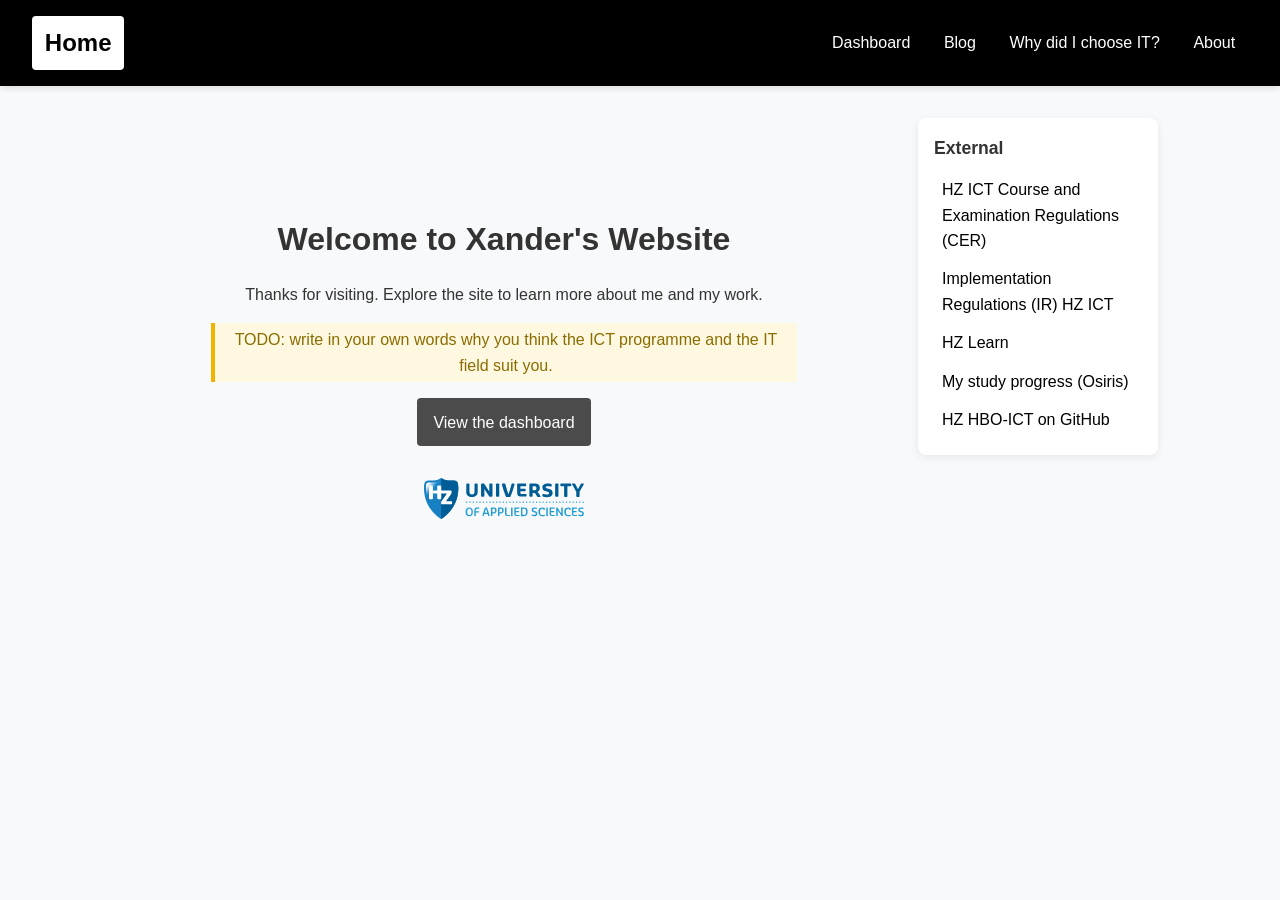
==== index.html @ bc697781 "added more structure, progress bar and todo" ====
<!DOCTYPE html>
<html lang="en">
<head>
	<meta charset="UTF-8">
	<meta name="viewport" content="width=device-width, initial-scale=1.0">
	<meta name="description" content="Portfolio website of Xander, first-year HBO-ICT student at HZ University of Applied Sciences.">
	<link rel="stylesheet" href="style.css">
	<title>Xander's Website</title>
</head>
<body>
	<nav class="topnav">
		<a class="nav-brand active" href="index.html">Home</a>
		<a href="dashboard.html">Dashboard</a>
		<a href="blog.html">Blog</a>
		<a href="why-it.html">Why did I choose IT?</a>
		<a href="about.html">About</a>
	</nav>
	<div class="layout">
		<main class="welcome content">
			<h1>Welcome to Xander's Website</h1>
			<p>Thanks for visiting. Explore the site to learn more about me and my work.</p>
			<p class="todo">TODO: write in your own words why you think the ICT programme and the IT field suit you.</p>
			<a class="welcome-link" href="dashboard.html">View the dashboard</a>
			<img class="hz-logo" src="img/hz-logo.svg" alt="HZ University of Applied Sciences logo">
		</main>
		<aside class="external">
			<h2>External</h2>
			<ul>
				<li><a href="https://hz.nl/en/about-hz/regulations-and-documents" target="_blank" rel="noopener">HZ ICT Course and Examination Regulations (CER)</a></li>
				<li><a href="https://hz.nl/en/about-hz/regulations-and-documents" target="_blank" rel="noopener">Implementation Regulations (IR) HZ ICT</a></li>
				<li><a href="https://learn.hz.nl" target="_blank" rel="noopener">HZ Learn</a></li>
				<li><a href="https://hz.osiris-student.nl" target="_blank" rel="noopener">My study progress (Osiris)</a></li>
				<li><a href="https://github.com/HZ-HBO-ICT" target="_blank" rel="noopener">HZ HBO-ICT on GitHub</a></li>
			</ul>
		</aside>
	</div>
</body>
</html>
---- style.css ----
/* --- Global Styles & Reset --- */
* {
  margin: 0;
  padding: 0;
  box-sizing: border-box;
  font-family: 'Segoe UI', Tahoma, Geneva, Verdana, sans-serif;
}

body {
  background-color: #f8f9fa;
  color: #333;
  line-height: 1.6;
}

.welcome {
  max-width: 650px;
  margin: 6rem auto;
  padding: 0 2rem;
  text-align: center;
}

.welcome h1 {
  margin-bottom: 1rem;
}

.welcome p {
  margin-bottom: 1.5rem;
}

.welcome-link {
  display: inline-block;
  padding: 0.7rem 1rem;
  background-color: #4b4b4b;
  color: #ffffff;
  text-decoration: none;
  border-radius: 4px;
}

.welcome-link:hover {
  background-color: #090909;
}

/* --- Navigation Bar --- */
.topnav {
  display: flex;
  align-items: center;
  gap: 0.5rem;
  background-color: #000000;
  padding: 1rem 2rem;
  box-shadow: 0 4px 6px -1px rgba(0, 0, 0, 0.1);
}

.topnav > a {
  color: #ffffff;
  text-decoration: none;
  padding: 0.5rem 0.8rem;
  border-radius: 4px;
}

.topnav > a:hover,
.topnav > a.active {
  background-color: #ffffff;
  color: #000000;
}

.nav-brand {
  margin-right: auto;
  color: #ffffff;
  font-size: 1.5rem;
  font-weight: 700;
  text-decoration: none;
}

.nav-links {
  display: flex;
  list-style: none;
  gap: 1.5rem;
}

.nav-links a {
  color: #ffffff; 
  text-decoration: none;
  font-size: 1rem;
  font-weight: 500;
  padding: 0.5rem 0.8rem;
  border-radius: 6px 6px 0 0;
  border-bottom: 3px solid transparent;
  transition: all 0.3s ease;
}

/* Hover and Active States */
.nav-links a:hover,
.nav-links a.active {
  color: #ffffff;
  border-bottom: 3px solid #ef4444;
  background-color: transparent;
}

/* Accent highlight for Dashboard button */
.nav-links a.nav-dashboard {
  background-color: #2563eb;
  color: #ffffff;
}

.nav-links a.nav-dashboard:hover {
  background-color: #1d4ed8;
}

/* --- Responsive Design (Mobile View) --- */
@media (max-width: 768px) {
  .topnav { 
    flex-direction: column;
    align-items: flex-start;
    padding: 1rem;
  }

  .nav-links {
    flex-direction: column;
    width: 100%;
    margin-top: 1rem;
    gap: 0.5rem;
  }

  .nav-links a {
    display: block;
    width: 100%;
  }
}

/* --- Dashboard Page --- */
body.dashboard {
  font-family: Arial, sans-serif;
  background: #f4f6f8;
  color: #243447;
}

.dashboard main {
  max-width: 1000px;
  margin: 0 auto;
  padding: 0;
}

.dashboard header {
  margin-bottom: 2rem;
}

.dashboard h1,
.dashboard h2 {
  margin-top: 0;
}

.dashboard .summary {
  display: grid;
  grid-template-columns: repeat(auto-fit, minmax(180px, 1fr));
  gap: 1rem;
  margin-bottom: 2rem;
}

.dashboard .card,
.dashboard section {
  background: #fff;
  border-radius: 8px;
  padding: 1rem;
  box-shadow: 0 2px 8px rgba(0, 0, 0, 0.08);
}

.dashboard .card strong {
  display: block;
  font-size: 1.5rem;
  margin-top: 0.5rem;
}

.dashboard section {
  margin-bottom: 1.5rem;
  overflow-x: auto;
}

.dashboard table {
  width: 100%;
  border-collapse: collapse;
}

.dashboard th,
.dashboard td {
  border-bottom: 1px solid #e1e5e8;
  padding: 0.75rem;
  text-align: left;
}

.dashboard th {
  background: #f7f9fa;
}

.dashboard .quarter {
  background: #f7f9fa;
  font-weight: bold;
  text-align: center;
  vertical-align: middle;
  border-right: 1px solid #e1e5e8;
  width: 80px;
}

.dashboard .grade {
  font-weight: bold;
  width: 80px;
}

.dashboard tfoot td {
  font-weight: bold;
  border-top: 2px solid #243447;
  border-bottom: none;
}

/* --- Page Layout (content + external menu) --- */
.layout {
  display: grid;
  grid-template-columns: 1fr 240px;
  gap: 2rem;
  max-width: 1100px;
  margin: 0 auto;
  padding: 2rem;
}

.content h1 {
  margin-bottom: 1rem;
}

.content h2 {
  margin: 1.5rem 0 0.5rem;
}

.content p,
.content ul,
.content ol,
.content table {
  margin-bottom: 1rem;
}

.content ul,
.content ol {
  padding-left: 1.5rem;
}

.content img {
  max-width: 100%;
}

.todo {
  color: #8a6d00;
  background-color: #fff8e1;
  border-left: 4px solid #f0b400;
  padding: 0.25rem 0.5rem;
}

/* --- External Menu --- */
.external {
  background-color: #ffffff;
  border-radius: 8px;
  padding: 1rem;
  box-shadow: 0 2px 8px rgba(0, 0, 0, 0.08);
  align-self: start;
  position: sticky;
  top: 1rem;
}

.external h2 {
  font-size: 1.1rem;
  margin-bottom: 0.5rem;
}

.external ul {
  list-style: none;
}

.external a {
  display: block;
  color: #000000;
  text-decoration: none;
  padding: 0.4rem 0.5rem;
  border-radius: 4px;
}

.external a:hover {
  background-color: #000000;
  color: #ffffff;
}

.hz-logo {
  display: block;
  width: 160px;
  margin: 2rem auto 0;
}

/* --- Blog --- */
.post-excerpt {
  background-color: #ffffff;
  border-radius: 8px;
  padding: 1rem;
  margin-bottom: 1rem;
  box-shadow: 0 2px 8px rgba(0, 0, 0, 0.08);
}

.post-excerpt h2 {
  margin-top: 0;
}

.post-date {
  color: #6b7280;
  font-size: 0.9rem;
}

.read-more {
  color: #388e3c;
  font-weight: 600;
}

.swot {
  width: 100%;
  border-collapse: collapse;
}

.swot th,
.swot td {
  border: 1px solid #e1e5e8;
  padding: 0.75rem;
  vertical-align: top;
  width: 50%;
}

/* --- Study Monitor --- */
.dashboard .passed {
  background-color: #e8f5e9;
}

.dashboard .failed {
  background-color: #ffebee;
}

.dashboard .pending {
  color: #6b7280;
}

.legend {
  display: flex;
  gap: 1rem;
  margin-bottom: 1rem;
  font-size: 0.9rem;
}

.legend span {
  padding: 0.2rem 0.6rem;
  border-radius: 4px;
  border: 1px solid #e1e5e8;
}

.progress {
  position: relative;
  height: 28px;
  background-color: #e1e5e8;
  border-radius: 4px;
  margin: 1rem 0 2rem;
}

.progress-bar {
  height: 100%;
  width: calc(var(--earned) / 60 * 100%);
  background-color: #4caf50;
  border-radius: 4px;
}

.progress-boundary {
  position: absolute;
  top: -6px;
  bottom: -6px;
  left: 75%;
  border-left: 3px dashed #ef4444;
}

.progress-boundary span {
  position: absolute;
  top: 100%;
  left: 0.3rem;
  white-space: nowrap;
  font-size: 0.8rem;
  color: #ef4444;
}

@media (max-width: 768px) {
  .layout {
    grid-template-columns: 1fr;
  }
}

.dashboard .grade-input {
  width: 4.5rem;
  padding: 0.3rem;
  border: 1px solid #c5ccd3;
  border-radius: 4px;
  font-weight: bold;
}

.progress-bar {
  transition: width 0.3s ease;
}
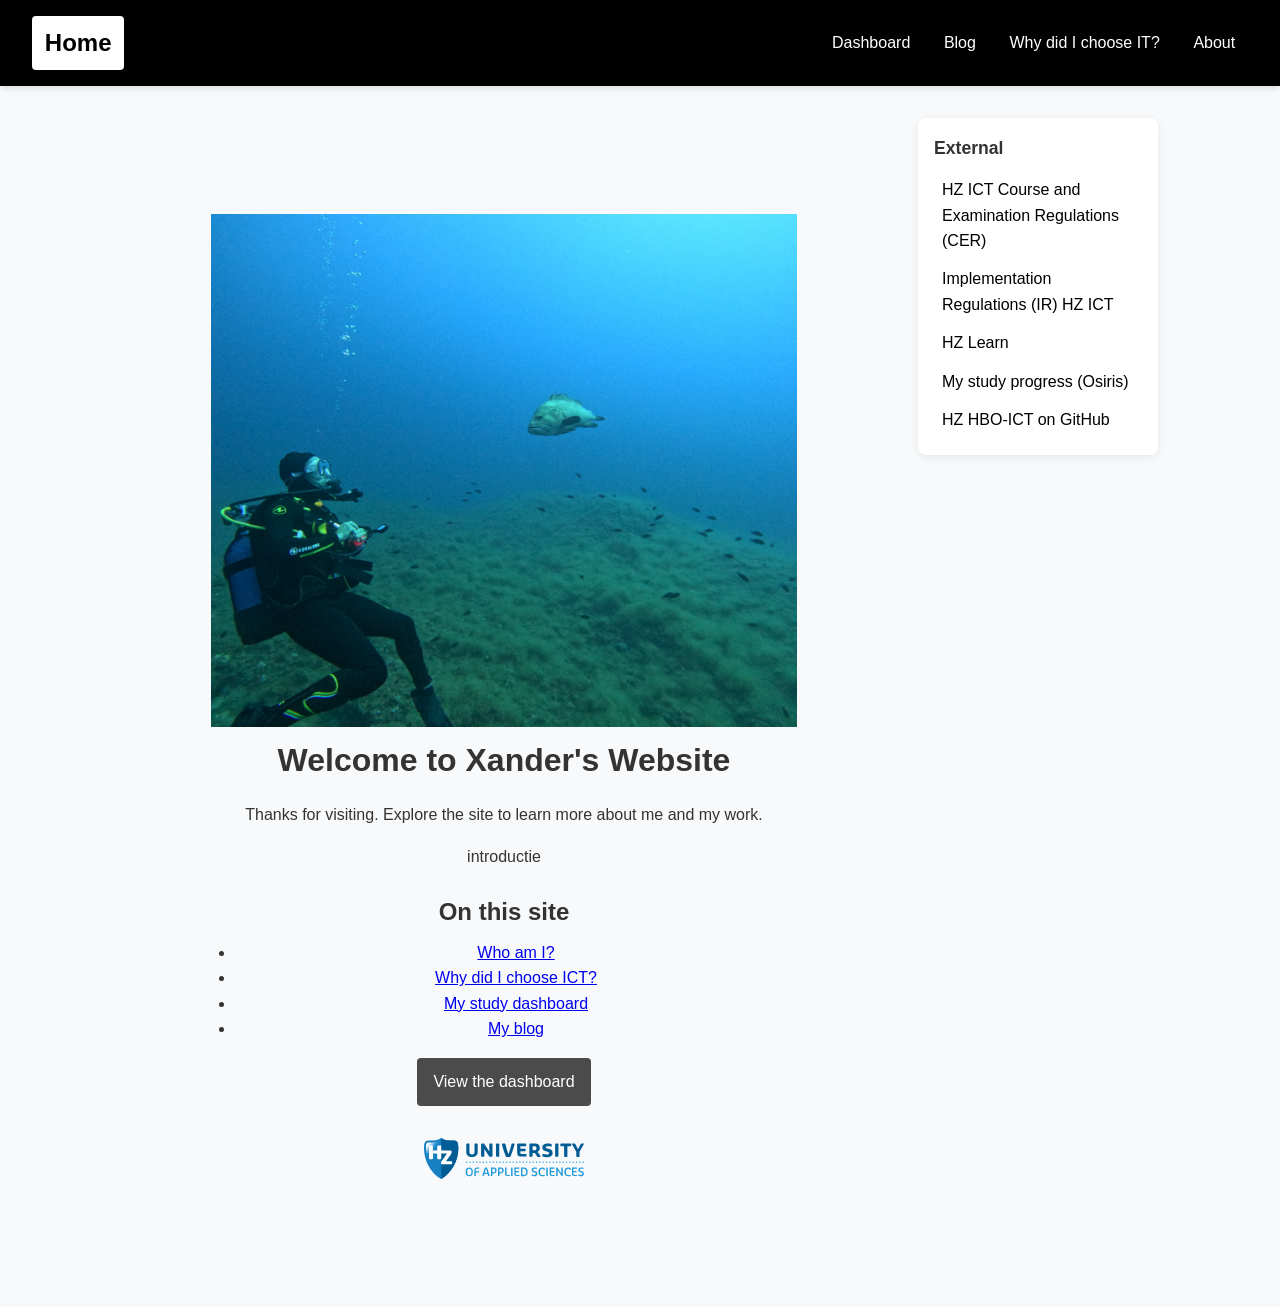
==== commit 4aa3f2fb: "info toegevoegd, onnodige lines weggehaald" ====
--- a/index.html
+++ b/index.html
@@ -17,9 +17,17 @@
 	</nav>
 	<div class="layout">
 		<main class="welcome content">
+			<img src="img/diving.jpg" alt="photo of a diver starting at a fish underwater">
 			<h1>Welcome to Xander's Website</h1>
 			<p>Thanks for visiting. Explore the site to learn more about me and my work.</p>
-			<p class="todo">TODO: write in your own words why you think the ICT programme and the IT field suit you.</p>
+			<p>introductie</p>
+			<h2>On this site</h2>
+			<ul>
+				<li><a href="about.html">Who am I?</a></li>
+				<li><a href="why-it.html">Why did I choose ICT?</a></li>
+				<li><a href="dashboard.html">My study dashboard</a></li>
+				<li><a href="blog.html">My blog</a></li>
+			</ul>
 			<a class="welcome-link" href="dashboard.html">View the dashboard</a>
 			<img class="hz-logo" src="img/hz-logo.svg" alt="HZ University of Applied Sciences logo">
 		</main>
--- a/style.css
+++ b/style.css
@@ -71,59 +71,12 @@
   text-decoration: none;
 }
 
-.nav-links {
-  display: flex;
-  list-style: none;
-  gap: 1.5rem;
-}
-
-.nav-links a {
-  color: #ffffff; 
-  text-decoration: none;
-  font-size: 1rem;
-  font-weight: 500;
-  padding: 0.5rem 0.8rem;
-  border-radius: 6px 6px 0 0;
-  border-bottom: 3px solid transparent;
-  transition: all 0.3s ease;
-}
-
-/* Hover and Active States */
-.nav-links a:hover,
-.nav-links a.active {
-  color: #ffffff;
-  border-bottom: 3px solid #ef4444;
-  background-color: transparent;
-}
-
-/* Accent highlight for Dashboard button */
-.nav-links a.nav-dashboard {
-  background-color: #2563eb;
-  color: #ffffff;
-}
-
-.nav-links a.nav-dashboard:hover {
-  background-color: #1d4ed8;
-}
-
 /* --- Responsive Design (Mobile View) --- */
 @media (max-width: 768px) {
-  .topnav { 
+  .topnav {
     flex-direction: column;
     align-items: flex-start;
     padding: 1rem;
-  }
-
-  .nav-links {
-    flex-direction: column;
-    width: 100%;
-    margin-top: 1rem;
-    gap: 0.5rem;
-  }
-
-  .nav-links a {
-    display: block;
-    width: 100%;
   }
 }
 
@@ -391,14 +344,6 @@
   }
 }
 
-.dashboard .grade-input {
-  width: 4.5rem;
-  padding: 0.3rem;
-  border: 1px solid #c5ccd3;
-  border-radius: 4px;
-  font-weight: bold;
-}
-
 .progress-bar {
   transition: width 0.3s ease;
 }
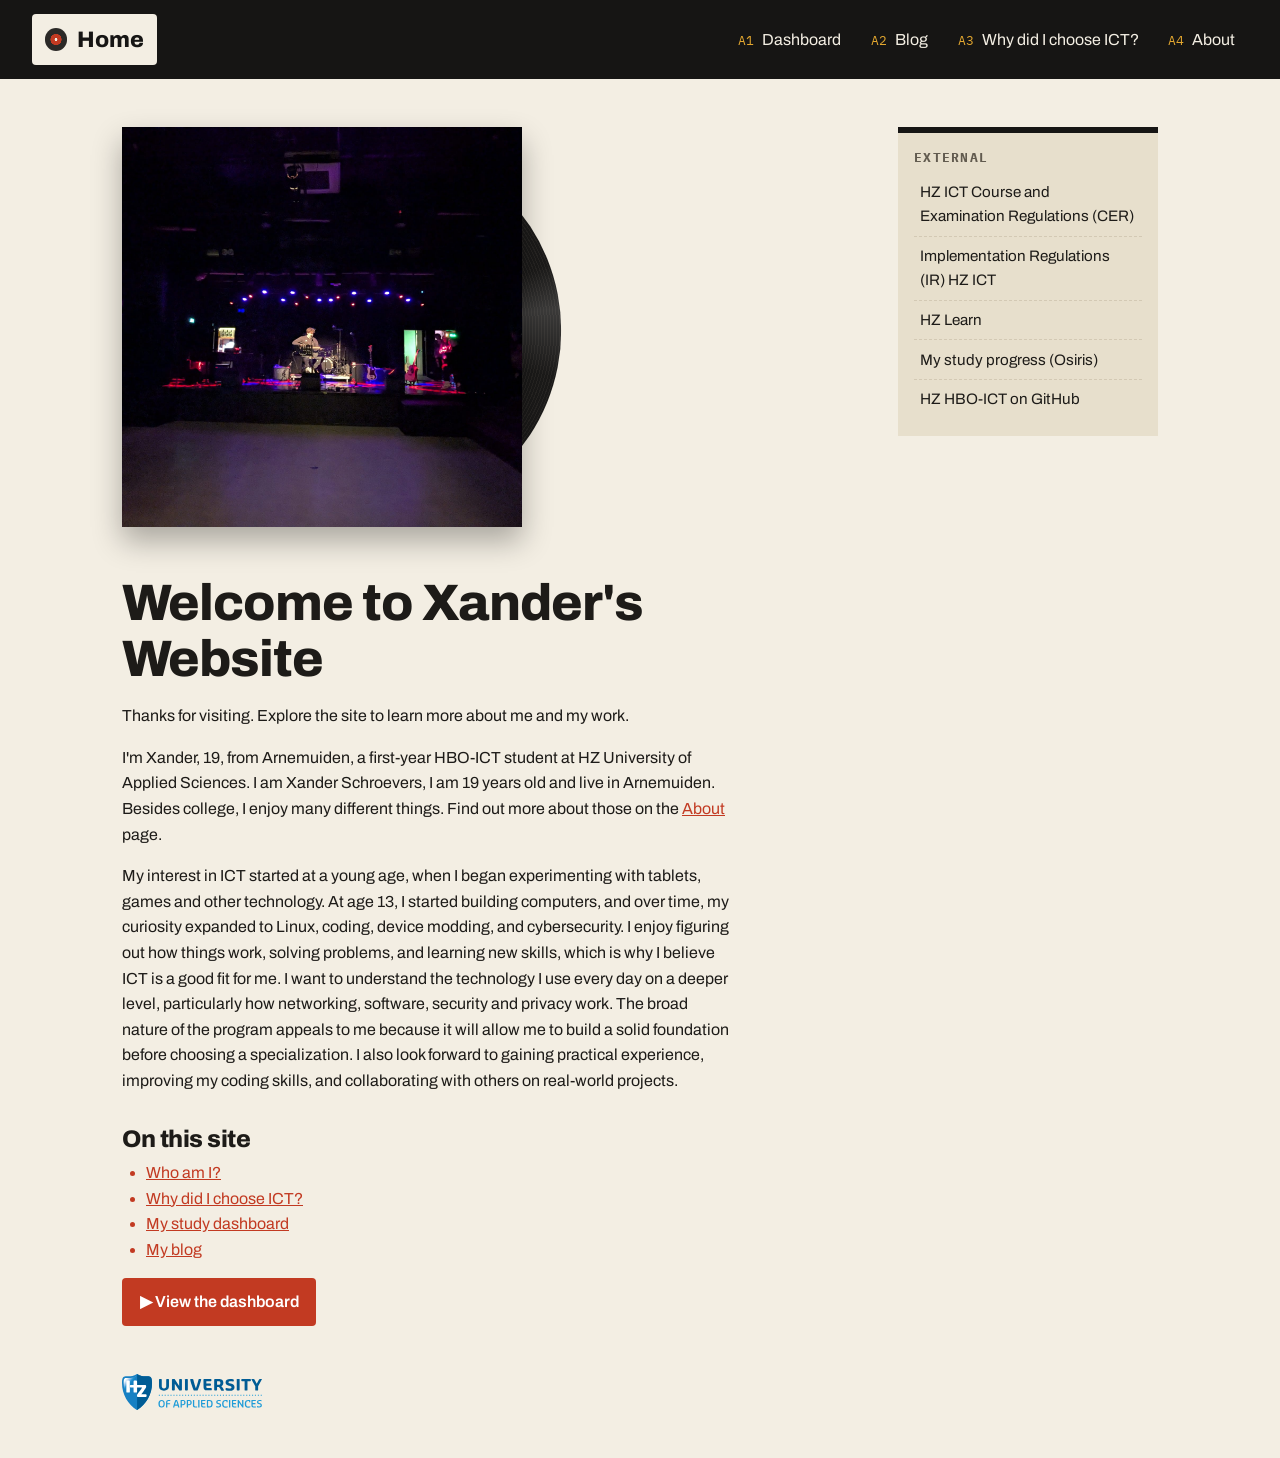
==== commit 86b63bdc: "style changes, added info" ====
--- a/index.html
+++ b/index.html
@@ -5,22 +5,25 @@
 	<meta name="viewport" content="width=device-width, initial-scale=1.0">
 	<meta name="description" content="Portfolio website of Xander, first-year HBO-ICT student at HZ University of Applied Sciences.">
 	<link rel="stylesheet" href="style.css">
-	<title>Xander's Website</title>
+	<title>Xander's Portfolio Website</title>
 </head>
 <body>
 	<nav class="topnav">
 		<a class="nav-brand active" href="index.html">Home</a>
 		<a href="dashboard.html">Dashboard</a>
 		<a href="blog.html">Blog</a>
-		<a href="why-it.html">Why did I choose IT?</a>
+		<a href="why-it.html">Why did I choose ICT?</a>
 		<a href="about.html">About</a>
 	</nav>
 	<div class="layout">
 		<main class="welcome content">
-			<img src="img/diving.jpg" alt="photo of a diver starting at a fish underwater">
+			<div class="record">
+				<img src="img/performance.jpg" alt="photo of a Xander doing an audiocheck with his guitar before a performance">
+			</div>
 			<h1>Welcome to Xander's Website</h1>
 			<p>Thanks for visiting. Explore the site to learn more about me and my work.</p>
-			<p>introductie</p>
+			<p>I'm Xander, 19, from Arnemuiden, a first-year HBO-ICT student at HZ University of Applied Sciences. I am Xander Schroevers, I am 19 years old and live in Arnemuiden. Besides college, I enjoy many different things. Find out more about those on the <a href="about.html">About</a> page.</p>
+			<p>My interest in ICT started at a young age, when I began experimenting with tablets, games and other technology. At age 13, I started building computers, and over time, my curiosity expanded to Linux, coding, device modding, and cybersecurity. I enjoy figuring out how things work, solving problems, and learning new skills, which is why I believe ICT is a good fit for me. I want to understand the technology I use every day on a deeper level, particularly how networking, software, security and privacy work. The broad nature of the program appeals to me because it will allow me to build a solid foundation before choosing a specialization. I also look forward to gaining practical experience, improving my coding skills, and collaborating with others on real-world projects.</p>
 			<h2>On this site</h2>
 			<ul>
 				<li><a href="about.html">Who am I?</a></li>
@@ -34,9 +37,9 @@
 		<aside class="external">
 			<h2>External</h2>
 			<ul>
-				<li><a href="https://hz.nl/en/about-hz/regulations-and-documents" target="_blank" rel="noopener">HZ ICT Course and Examination Regulations (CER)</a></li>
-				<li><a href="https://hz.nl/en/about-hz/regulations-and-documents" target="_blank" rel="noopener">Implementation Regulations (IR) HZ ICT</a></li>
-				<li><a href="https://learn.hz.nl" target="_blank" rel="noopener">HZ Learn</a></li>
+				<li><a href="https://hz.reader.docfield.com/0eb02280-92aa-47e8-9714-e3f866708e61" target="_blank" rel="noopener">HZ ICT Course and Examination Regulations (CER)</a></li>
+				<li><a href="https://hz.reader.docfield.com/80871c39-9285-4b38-85e4-78a0efbc2461" target="_blank" rel="noopener">Implementation Regulations (IR) HZ ICT</a></li>
+				<li><a href="https://learn.hz.nl/course/view.php?id=30702" target="_blank" rel="noopener">HZ Learn</a></li>
 				<li><a href="https://hz.osiris-student.nl" target="_blank" rel="noopener">My study progress (Osiris)</a></li>
 				<li><a href="https://github.com/HZ-HBO-ICT" target="_blank" rel="noopener">HZ HBO-ICT on GitHub</a></li>
 			</ul>
--- a/style.css
+++ b/style.css
@@ -1,349 +1,575 @@
+/* Theme: physical media. The site looks like a record shop:
+   the nav is a tracklist, blog posts are CD cases, the home photo is an album cover. */
+@import url('https://fonts.googleapis.com/css2?family=Archivo:wght@400;600;800&family=IBM+Plex+Mono:wght@400;600&display=swap');
+
+/* --- Colours and fonts (change these to re-theme the whole site) --- */
+:root {
+  --paper: #f3eee3;       /* liner-note paper */
+  --paper-dark: #e7dfcc;
+  --card: #fbf8f1;
+  --ink: #1d1b18;
+  --ink-soft: #625b4f;
+  --line: #d3c9b4;
+  --vinyl: #161514;
+  --label: #c23a22;       /* record label red */
+  --mustard: #e3a72f;
+  --font-text: 'Archivo', 'Segoe UI', sans-serif;
+  --font-mono: 'IBM Plex Mono', Consolas, monospace;
+}
+
 /* --- Global Styles & Reset --- */
 * {
   margin: 0;
   padding: 0;
   box-sizing: border-box;
-  font-family: 'Segoe UI', Tahoma, Geneva, Verdana, sans-serif;
 }
 
 body {
-  background-color: #f8f9fa;
-  color: #333;
+  background-color: var(--paper);
+  color: var(--ink);
+  font-family: var(--font-text);
   line-height: 1.6;
 }
 
-.welcome {
-  max-width: 650px;
-  margin: 6rem auto;
-  padding: 0 2rem;
-  text-align: center;
-}
-
-.welcome h1 {
-  margin-bottom: 1rem;
-}
-
-.welcome p {
-  margin-bottom: 1.5rem;
-}
-
-.welcome-link {
-  display: inline-block;
-  padding: 0.7rem 1rem;
-  background-color: #4b4b4b;
-  color: #ffffff;
-  text-decoration: none;
-  border-radius: 4px;
-}
-
-.welcome-link:hover {
-  background-color: #090909;
-}
-
-/* --- Navigation Bar --- */
+h1,
+h2 {
+  font-weight: 800;
+  line-height: 1.1;
+  letter-spacing: -0.02em;
+}
+
+h1 {
+  font-size: clamp(2rem, 5vw, 3.2rem);
+}
+
+a {
+  color: var(--label);
+}
+
+a:focus-visible {
+  outline: 3px solid var(--mustard);
+  outline-offset: 2px;
+}
+
+/* --- Navigation Bar: a tracklist (A1, A2, ...) --- */
 .topnav {
   display: flex;
   align-items: center;
-  gap: 0.5rem;
-  background-color: #000000;
-  padding: 1rem 2rem;
-  box-shadow: 0 4px 6px -1px rgba(0, 0, 0, 0.1);
+  gap: 0.25rem;
+  background-color: var(--vinyl);
+  padding: 0.9rem 2rem;
+  counter-reset: track;
 }
 
 .topnav > a {
-  color: #ffffff;
+  color: var(--paper);
   text-decoration: none;
-  padding: 0.5rem 0.8rem;
+  padding: 0.45rem 0.8rem;
   border-radius: 4px;
+}
+
+/* every link except Home gets a track number */
+.topnav > a:not(.nav-brand)::before {
+  counter-increment: track;
+  content: "A" counter(track) " ";
+  font-family: var(--font-mono);
+  font-size: 0.8em;
+  color: var(--mustard);
 }
 
 .topnav > a:hover,
 .topnav > a.active {
+  background-color: var(--paper);
+  color: var(--vinyl);
+}
+
+.topnav > a:hover::before,
+.topnav > a.active::before {
+  color: var(--label);
+}
+
+.nav-brand {
+  display: flex;
+  align-items: center;
+  gap: 0.6rem;
+  margin-right: auto;
+  font-size: 1.4rem;
+  font-weight: 800;
+}
+
+/* a small record in front of "Home" */
+.nav-brand::before {
+  content: "";
+  width: 1.4rem;
+  height: 1.4rem;
+  border-radius: 50%;
+  background: radial-gradient(circle, var(--paper) 0 8%, var(--label) 10% 34%, #2b2927 36% 100%);
+}
+
+/* --- Page Layout (content + external menu) --- */
+.layout {
+  display: grid;
+  grid-template-columns: 1fr 260px;
+  gap: 3rem;
+  max-width: 1100px;
+  margin: 0 auto;
+  padding: 3rem 2rem;
+}
+
+/* lets wide tables scroll inside their box instead of widening the page */
+.layout > * {
+  min-width: 0;
+}
+
+.content h1 {
+  margin-bottom: 1rem;
+}
+
+.content h2 {
+  margin: 2rem 0 0.5rem;
+  font-size: 1.5rem;
+}
+
+.content p,
+.content ul,
+.content ol,
+.content table {
+  margin-bottom: 1rem;
+  max-width: 68ch;
+}
+
+.content ul,
+.content ol {
+  padding-left: 1.5rem;
+}
+
+.content li::marker {
+  color: var(--label);
+}
+
+.content img {
+  max-width: 100%;
+}
+
+/* draft text that still has to be (re)written */
+.todo {
+  background-color: #fbefc9;
+  border: 1px dashed var(--mustard);
+  border-radius: 4px;
+  padding: 0.4rem 0.6rem;
+}
+
+.todo::before {
+  content: "Demo take: ";
+  font-family: var(--font-mono);
+  font-size: 0.8em;
+  font-weight: 600;
+  color: #8a5d00;
+}
+
+ul.todo {
+  padding-left: 2rem;
+}
+
+/* Index: the photo is an album cover with a record sliding out */
+.welcome .record {
+  position: relative;
+  width: min(70%, 400px);
+  aspect-ratio: 1;
+  margin-bottom: 2.5rem;
+}
+
+.welcome .record img {
+  position: relative;
+  z-index: 1;
+  width: 100%;
+  height: 100%;
+  object-fit: cover;
+  box-shadow: 0 14px 28px rgba(0, 0, 0, 0.3);
+}
+
+.welcome .record::before {
+  content: "";
+  position: absolute;
+  inset: 4%;
+  border-radius: 50%;
+  background:
+    radial-gradient(circle, var(--paper) 0 2%, var(--label) 2.5% 30%, transparent 30.5%),
+    conic-gradient(from 40deg, transparent 0 8%, rgba(255, 255, 255, 0.14) 12%, transparent 18% 58%, rgba(255, 255, 255, 0.1) 62%, transparent 68%),
+    repeating-radial-gradient(circle, #1b1a19 0 2px, #262422 2px 3px);
+  transform: translateX(15%);
+  transition: transform 0.7s ease;
+}
+
+.welcome .record:hover::before {
+  transform: translateX(40%) rotate(160deg);
+}
+
+.welcome-link {
+  display: inline-block;
+  padding: 0.7rem 1.1rem;
+  background-color: var(--label);
+  color: #ffffff;
+  font-weight: 600;
+  text-decoration: none;
+  border-radius: 4px;
+}
+
+.welcome-link::before {
+  content: "\25B6  "; /* play button */
+}
+
+.welcome-link:hover {
+  background-color: var(--vinyl);
+}
+
+.hz-logo {
+  display: block;
+  width: 140px;
+  margin-top: 3rem;
+}
+
+/* External Menu: the liner-note credits */
+.external {
+  background-color: var(--paper-dark);
+  border-top: 6px solid var(--vinyl);
+  padding: 1.1rem 1rem;
+  align-self: start;
+  position: sticky;
+  top: 1rem;
+}
+
+.external h2 {
+  font-family: var(--font-mono);
+  font-size: 0.8rem;
+  letter-spacing: 0.1em;
+  text-transform: uppercase;
+  color: var(--ink-soft);
+  margin-bottom: 0.5rem;
+}
+
+.external ul {
+  list-style: none;
+}
+
+.external li + li {
+  border-top: 1px dashed var(--line);
+}
+
+.external a {
+  display: block;
+  color: var(--ink);
+  font-size: 0.95rem;
+  text-decoration: none;
+  padding: 0.45rem 0.4rem;
+}
+
+.external a:hover {
+  background-color: var(--vinyl);
+  color: var(--paper);
+}
+
+/* About: the photo is an insert from the CD booklet */
+figure {
   background-color: #ffffff;
-  color: #000000;
-}
-
-.nav-brand {
-  margin-right: auto;
-  color: #ffffff;
-  font-size: 1.5rem;
-  font-weight: 700;
-  text-decoration: none;
-}
-
-/* --- Responsive Design (Mobile View) --- */
+  padding: 0.7rem 0.7rem 1rem;
+  margin: 1rem 0 2rem;
+  max-width: 560px;
+  box-shadow: 0 8px 20px rgba(0, 0, 0, 0.15);
+  transform: rotate(-1.2deg);
+}
+
+figcaption {
+  font-family: var(--font-mono);
+  font-size: 0.8rem;
+  color: var(--ink-soft);
+  margin-top: 0.6rem;
+}
+
+/* Blog: every post is a CD case */
+.cases {
+  display: grid;
+  grid-template-columns: repeat(auto-fit, minmax(260px, 1fr));
+  gap: 1.5rem;
+  counter-reset: post;
+}
+
+.post-excerpt {
+  position: relative;
+  overflow: hidden;
+  background-color: var(--card);
+  border: 1px solid var(--line);
+  border-left: 12px solid var(--vinyl); /* the hinge of the case */
+  border-radius: 4px;
+  padding: 1.2rem 1.2rem 1.4rem;
+  counter-increment: post;
+}
+
+.post-excerpt > * {
+  position: relative;
+  z-index: 1;
+  max-width: 78%;
+}
+
+.post-excerpt::before {
+  content: "TRACK " counter(post, decimal-leading-zero);
+  display: block;
+  font-family: var(--font-mono);
+  font-size: 0.75rem;
+  letter-spacing: 0.1em;
+  color: var(--label);
+  margin-bottom: 0.4rem;
+}
+
+/* the disc */
+.post-excerpt::after {
+  content: "";
+  position: absolute;
+  right: -4.5rem;
+  top: 50%;
+  width: 9rem;
+  height: 9rem;
+  margin-top: -4.5rem;
+  border-radius: 50%;
+  background:
+    radial-gradient(circle, var(--card) 0 9%, #c9c2b3 10% 13%, transparent 14%),
+    conic-gradient(#d9d4ca, #f4f1ea, #b9c4cf, #efe7d6, #cfc9d8, #d9d4ca);
+  transition: transform 0.6s ease;
+}
+
+.post-excerpt:hover::after {
+  transform: translateX(-1.5rem) rotate(120deg);
+}
+
+.post-excerpt h2 {
+  margin: 0 0 0.3rem;
+  font-size: 1.25rem;
+}
+
+.post-date {
+  font-family: var(--font-mono);
+  font-size: 0.8rem;
+  text-transform: uppercase;
+  color: var(--ink-soft);
+}
+
+.read-more {
+  font-family: var(--font-mono);
+  font-weight: 600;
+  font-size: 0.9rem;
+  color: var(--label);
+}
+
+.read-more::before {
+  content: "\25B6  "; /* play */
+}
+
+a.read-more[href="blog.html"]::before {
+  content: "\25C0\25C0  "; /* rewind, for "Back to the blog" */
+}
+
+.swot {
+  width: 100%;
+  border-collapse: collapse;
+}
+
+.swot th,
+.swot td {
+  border: 1px solid var(--line);
+  padding: 0.75rem;
+  vertical-align: top;
+  width: 50%;
+}
+
+.swot th {
+  background-color: var(--vinyl);
+  color: var(--mustard);
+  font-family: var(--font-mono);
+  text-align: left;
+  text-transform: uppercase;
+  letter-spacing: 0.08em;
+}
+
+/* --- Dashboard Page --- */
+.dashboard main {
+  max-width: 1000px;
+}
+
+.dashboard header {
+  margin-bottom: 2rem;
+}
+
+.dashboard header h1 {
+  margin-bottom: 0.5rem;
+}
+
+.dashboard h2 {
+  margin: 0 0 0.75rem;
+}
+
+.dashboard .summary {
+  display: grid;
+  grid-template-columns: repeat(auto-fit, minmax(180px, 1fr));
+  gap: 1rem;
+  margin-bottom: 2rem;
+}
+
+.dashboard .card,
+.dashboard section {
+  background: var(--card);
+  border: 1px solid var(--line);
+  border-radius: 4px;
+  padding: 1.2rem;
+}
+
+/* summary cards */
+.dashboard .card {
+  font-family: var(--font-mono);
+  font-size: 0.8rem;
+  text-transform: uppercase;
+  letter-spacing: 0.08em;
+  color: var(--ink-soft);
+  border-top: 6px solid var(--mustard);
+}
+
+.dashboard .card strong {
+  display: block;
+  font-family: var(--font-text);
+  font-size: 1.8rem;
+  letter-spacing: 0;
+  color: var(--ink);
+  margin-top: 0.3rem;
+}
+
+.dashboard section {
+  margin-bottom: 1.5rem;
+  overflow-x: auto;
+}
+
+.dashboard table {
+  width: 100%;
+  border-collapse: collapse;
+}
+
+.dashboard th,
+.dashboard td {
+  border-bottom: 1px dashed var(--line);
+  padding: 0.7rem;
+  text-align: left;
+}
+
+.dashboard th {
+  font-family: var(--font-mono);
+  font-size: 0.8rem;
+  text-transform: uppercase;
+  letter-spacing: 0.08em;
+  color: var(--ink-soft);
+  border-bottom: 2px solid var(--ink);
+}
+
+.dashboard .quarter {
+  font-family: var(--font-mono);
+  font-weight: 600;
+  text-align: center;
+  vertical-align: middle;
+  border-right: 1px dashed var(--line);
+  width: 80px;
+}
+
+.dashboard .grade {
+  font-weight: 800;
+  width: 80px;
+}
+
+.dashboard tfoot td {
+  font-weight: 800;
+  border-top: 2px solid var(--ink);
+  border-bottom: none;
+}
+
+/* Study Monitor */
+.dashboard .passed {
+  background-color: #e2eed8;
+}
+
+.dashboard .failed {
+  background-color: #f6dbd3;
+}
+
+.dashboard .pending {
+  color: var(--ink-soft);
+}
+
+.legend {
+  display: flex;
+  flex-wrap: wrap;
+  gap: 0.6rem;
+  margin-bottom: 1rem;
+  font-size: 0.85rem;
+}
+
+.legend span {
+  padding: 0.2rem 0.6rem;
+  border-radius: 4px;
+  border: 1px solid var(--line);
+}
+
+/* the progress bar is a playback bar */
+.progress {
+  position: relative;
+  height: 14px;
+  background-color: var(--paper-dark);
+  border-radius: 7px;
+  margin: 1.5rem 0 2.5rem;
+}
+
+.progress-bar {
+  height: 100%;
+  width: calc(var(--earned) / 60 * 100%);
+  background-color: #3f7d4f;
+  border-radius: 7px;
+}
+
+.progress-boundary {
+  position: absolute;
+  top: -8px;
+  bottom: -8px;
+  left: 75%;
+  border-left: 3px dashed var(--label);
+}
+
+.progress-boundary span {
+  position: absolute;
+  top: 100%;
+  right: 0.3rem;
+  white-space: nowrap;
+  font-family: var(--font-mono);
+  font-size: 0.75rem;
+  color: var(--label);
+}
+
+/* Responsive Design (Mobile View) */
 @media (max-width: 768px) {
   .topnav {
     flex-direction: column;
     align-items: flex-start;
     padding: 1rem;
   }
-}
-
-/* --- Dashboard Page --- */
-body.dashboard {
-  font-family: Arial, sans-serif;
-  background: #f4f6f8;
-  color: #243447;
-}
-
-.dashboard main {
-  max-width: 1000px;
-  margin: 0 auto;
-  padding: 0;
-}
-
-.dashboard header {
-  margin-bottom: 2rem;
-}
-
-.dashboard h1,
-.dashboard h2 {
-  margin-top: 0;
-}
-
-.dashboard .summary {
-  display: grid;
-  grid-template-columns: repeat(auto-fit, minmax(180px, 1fr));
-  gap: 1rem;
-  margin-bottom: 2rem;
-}
-
-.dashboard .card,
-.dashboard section {
-  background: #fff;
-  border-radius: 8px;
-  padding: 1rem;
-  box-shadow: 0 2px 8px rgba(0, 0, 0, 0.08);
-}
-
-.dashboard .card strong {
-  display: block;
-  font-size: 1.5rem;
-  margin-top: 0.5rem;
-}
-
-.dashboard section {
-  margin-bottom: 1.5rem;
-  overflow-x: auto;
-}
-
-.dashboard table {
-  width: 100%;
-  border-collapse: collapse;
-}
-
-.dashboard th,
-.dashboard td {
-  border-bottom: 1px solid #e1e5e8;
-  padding: 0.75rem;
-  text-align: left;
-}
-
-.dashboard th {
-  background: #f7f9fa;
-}
-
-.dashboard .quarter {
-  background: #f7f9fa;
-  font-weight: bold;
-  text-align: center;
-  vertical-align: middle;
-  border-right: 1px solid #e1e5e8;
-  width: 80px;
-}
-
-.dashboard .grade {
-  font-weight: bold;
-  width: 80px;
-}
-
-.dashboard tfoot td {
-  font-weight: bold;
-  border-top: 2px solid #243447;
-  border-bottom: none;
-}
-
-/* --- Page Layout (content + external menu) --- */
-.layout {
-  display: grid;
-  grid-template-columns: 1fr 240px;
-  gap: 2rem;
-  max-width: 1100px;
-  margin: 0 auto;
-  padding: 2rem;
-}
-
-.content h1 {
-  margin-bottom: 1rem;
-}
-
-.content h2 {
-  margin: 1.5rem 0 0.5rem;
-}
-
-.content p,
-.content ul,
-.content ol,
-.content table {
-  margin-bottom: 1rem;
-}
-
-.content ul,
-.content ol {
-  padding-left: 1.5rem;
-}
-
-.content img {
-  max-width: 100%;
-}
-
-.todo {
-  color: #8a6d00;
-  background-color: #fff8e1;
-  border-left: 4px solid #f0b400;
-  padding: 0.25rem 0.5rem;
-}
-
-/* --- External Menu --- */
-.external {
-  background-color: #ffffff;
-  border-radius: 8px;
-  padding: 1rem;
-  box-shadow: 0 2px 8px rgba(0, 0, 0, 0.08);
-  align-self: start;
-  position: sticky;
-  top: 1rem;
-}
-
-.external h2 {
-  font-size: 1.1rem;
-  margin-bottom: 0.5rem;
-}
-
-.external ul {
-  list-style: none;
-}
-
-.external a {
-  display: block;
-  color: #000000;
-  text-decoration: none;
-  padding: 0.4rem 0.5rem;
-  border-radius: 4px;
-}
-
-.external a:hover {
-  background-color: #000000;
-  color: #ffffff;
-}
-
-.hz-logo {
-  display: block;
-  width: 160px;
-  margin: 2rem auto 0;
-}
-
-/* --- Blog --- */
-.post-excerpt {
-  background-color: #ffffff;
-  border-radius: 8px;
-  padding: 1rem;
-  margin-bottom: 1rem;
-  box-shadow: 0 2px 8px rgba(0, 0, 0, 0.08);
-}
-
-.post-excerpt h2 {
-  margin-top: 0;
-}
-
-.post-date {
-  color: #6b7280;
-  font-size: 0.9rem;
-}
-
-.read-more {
-  color: #388e3c;
-  font-weight: 600;
-}
-
-.swot {
-  width: 100%;
-  border-collapse: collapse;
-}
-
-.swot th,
-.swot td {
-  border: 1px solid #e1e5e8;
-  padding: 0.75rem;
-  vertical-align: top;
-  width: 50%;
-}
-
-/* --- Study Monitor --- */
-.dashboard .passed {
-  background-color: #e8f5e9;
-}
-
-.dashboard .failed {
-  background-color: #ffebee;
-}
-
-.dashboard .pending {
-  color: #6b7280;
-}
-
-.legend {
-  display: flex;
-  gap: 1rem;
-  margin-bottom: 1rem;
-  font-size: 0.9rem;
-}
-
-.legend span {
-  padding: 0.2rem 0.6rem;
-  border-radius: 4px;
-  border: 1px solid #e1e5e8;
-}
-
-.progress {
-  position: relative;
-  height: 28px;
-  background-color: #e1e5e8;
-  border-radius: 4px;
-  margin: 1rem 0 2rem;
-}
-
-.progress-bar {
-  height: 100%;
-  width: calc(var(--earned) / 60 * 100%);
-  background-color: #4caf50;
-  border-radius: 4px;
-}
-
-.progress-boundary {
-  position: absolute;
-  top: -6px;
-  bottom: -6px;
-  left: 75%;
-  border-left: 3px dashed #ef4444;
-}
-
-.progress-boundary span {
-  position: absolute;
-  top: 100%;
-  left: 0.3rem;
-  white-space: nowrap;
-  font-size: 0.8rem;
-  color: #ef4444;
-}
-
-@media (max-width: 768px) {
+
   .layout {
     grid-template-columns: 1fr;
+    gap: 2rem;
+    padding: 2rem 1rem;
   }
-}
-
-.progress-bar {
-  transition: width 0.3s ease;
-}
+
+  .external {
+    position: static;
+  }
+}
+
+/* no spinning records for people who turned animations off */
+@media (prefers-reduced-motion: reduce) {
+  * {
+    transition: none !important;
+  }
+}
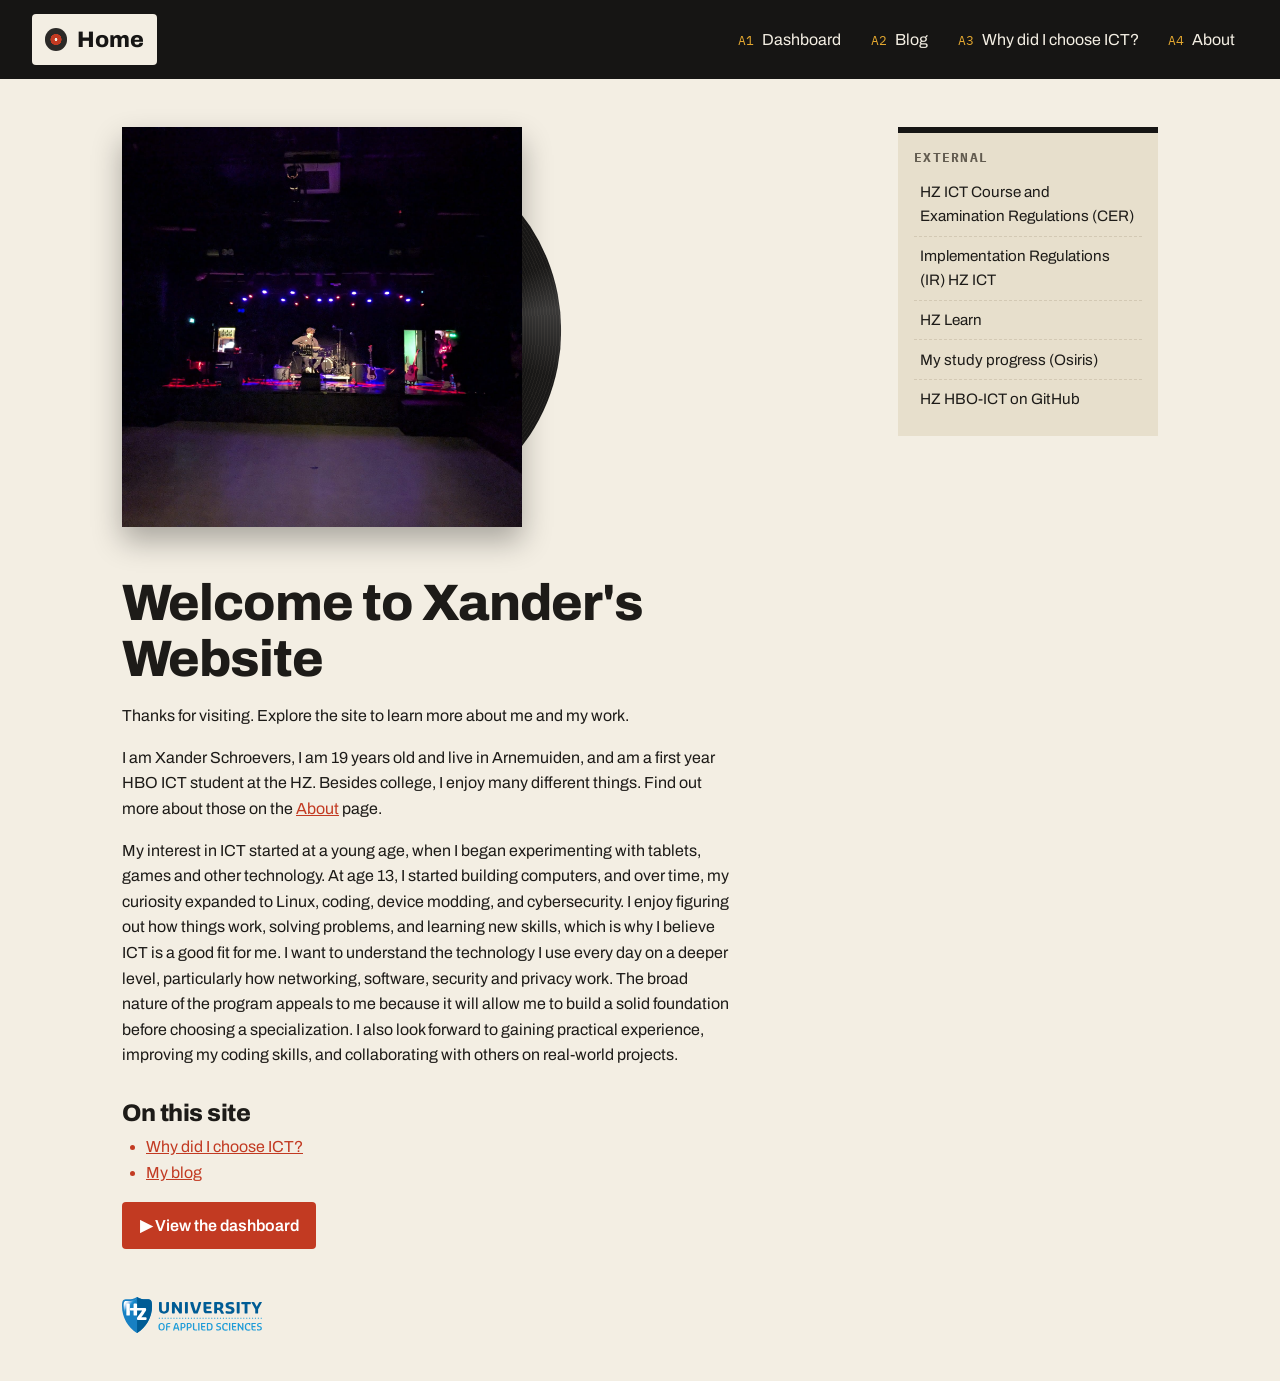
==== commit 90e4fb41: "added audioplayer and image links" ====
--- a/index.html
+++ b/index.html
@@ -22,13 +22,11 @@
 			</div>
 			<h1>Welcome to Xander's Website</h1>
 			<p>Thanks for visiting. Explore the site to learn more about me and my work.</p>
-			<p>I'm Xander, 19, from Arnemuiden, a first-year HBO-ICT student at HZ University of Applied Sciences. I am Xander Schroevers, I am 19 years old and live in Arnemuiden. Besides college, I enjoy many different things. Find out more about those on the <a href="about.html">About</a> page.</p>
+			<p>I am Xander Schroevers, I am 19 years old and live in Arnemuiden, and am a first year HBO ICT student at the HZ. Besides college, I enjoy many different things. Find out more about those on the <a href="about.html">About</a> page.</p>
 			<p>My interest in ICT started at a young age, when I began experimenting with tablets, games and other technology. At age 13, I started building computers, and over time, my curiosity expanded to Linux, coding, device modding, and cybersecurity. I enjoy figuring out how things work, solving problems, and learning new skills, which is why I believe ICT is a good fit for me. I want to understand the technology I use every day on a deeper level, particularly how networking, software, security and privacy work. The broad nature of the program appeals to me because it will allow me to build a solid foundation before choosing a specialization. I also look forward to gaining practical experience, improving my coding skills, and collaborating with others on real-world projects.</p>
 			<h2>On this site</h2>
 			<ul>
-				<li><a href="about.html">Who am I?</a></li>
 				<li><a href="why-it.html">Why did I choose ICT?</a></li>
-				<li><a href="dashboard.html">My study dashboard</a></li>
 				<li><a href="blog.html">My blog</a></li>
 			</ul>
 			<a class="welcome-link" href="dashboard.html">View the dashboard</a>
--- a/style.css
+++ b/style.css
@@ -277,6 +277,16 @@
   max-width: 560px;
   box-shadow: 0 8px 20px rgba(0, 0, 0, 0.15);
   transform: rotate(-1.2deg);
+}
+
+summary {
+  cursor: pointer;
+}
+
+details audio {
+  display: block;
+  margin-top: 0.5rem;
+  max-width: 100%;
 }
 
 figcaption {
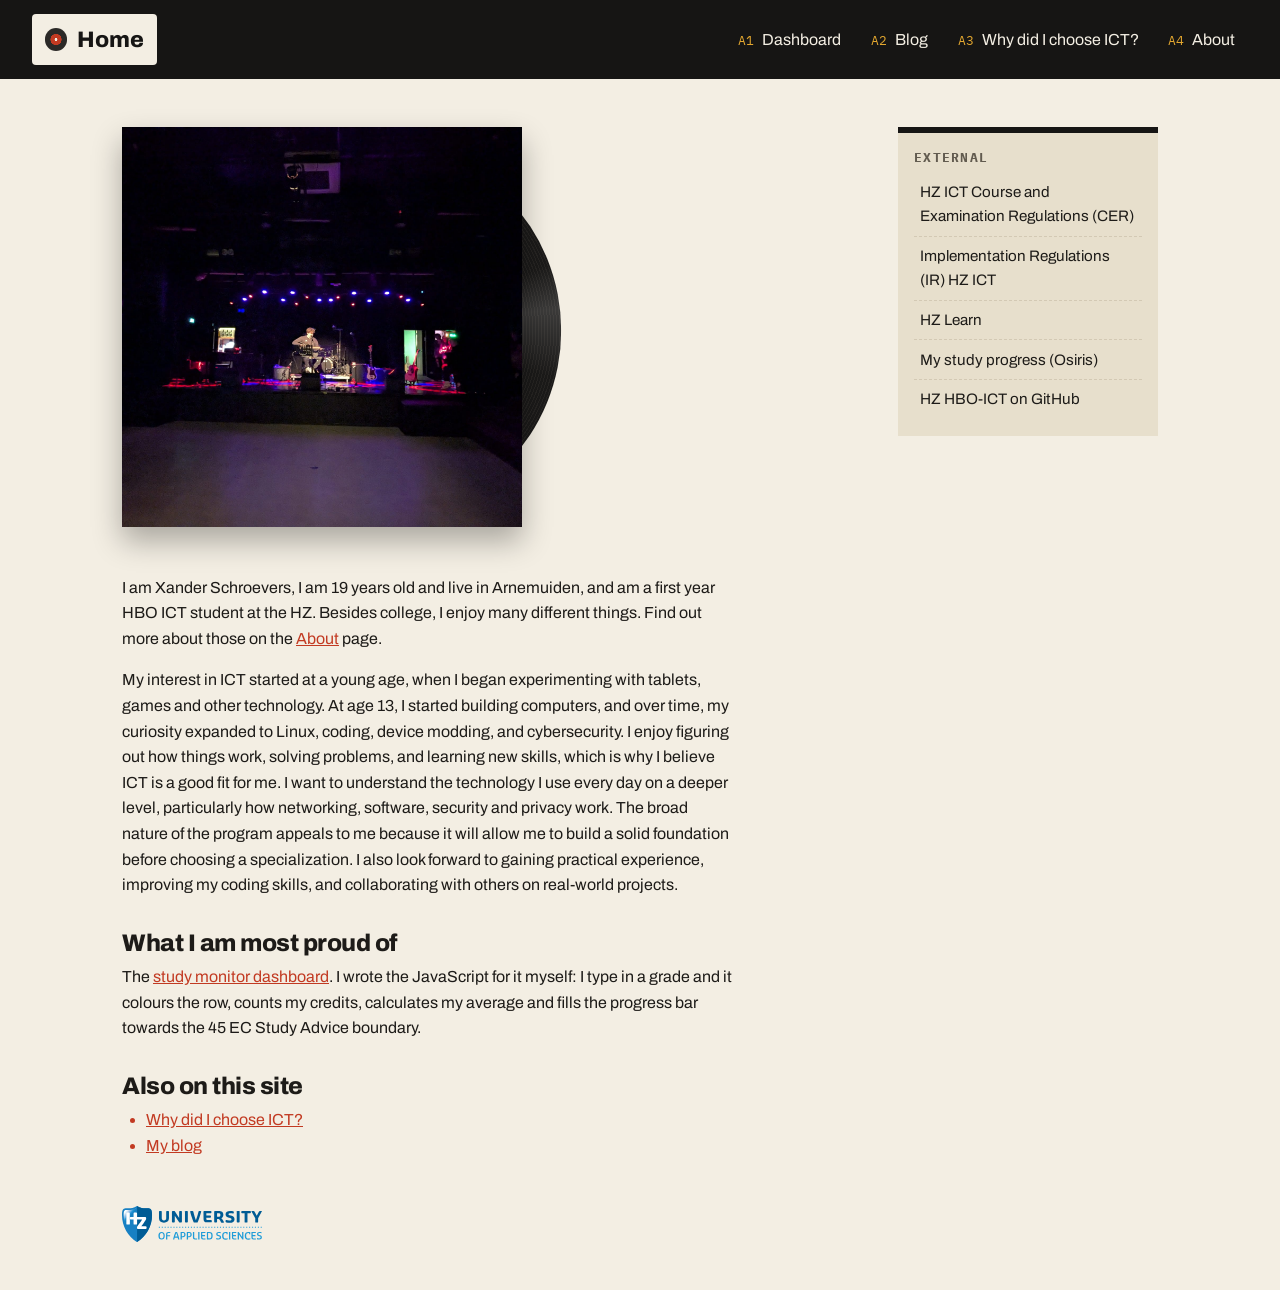
==== commit a933eb10: "content changes" ====
--- a/index.html
+++ b/index.html
@@ -20,16 +20,15 @@
 			<div class="record">
 				<img src="img/performance.jpg" alt="photo of a Xander doing an audiocheck with his guitar before a performance">
 			</div>
-			<h1>Welcome to Xander's Website</h1>
-			<p>Thanks for visiting. Explore the site to learn more about me and my work.</p>
 			<p>I am Xander Schroevers, I am 19 years old and live in Arnemuiden, and am a first year HBO ICT student at the HZ. Besides college, I enjoy many different things. Find out more about those on the <a href="about.html">About</a> page.</p>
 			<p>My interest in ICT started at a young age, when I began experimenting with tablets, games and other technology. At age 13, I started building computers, and over time, my curiosity expanded to Linux, coding, device modding, and cybersecurity. I enjoy figuring out how things work, solving problems, and learning new skills, which is why I believe ICT is a good fit for me. I want to understand the technology I use every day on a deeper level, particularly how networking, software, security and privacy work. The broad nature of the program appeals to me because it will allow me to build a solid foundation before choosing a specialization. I also look forward to gaining practical experience, improving my coding skills, and collaborating with others on real-world projects.</p>
-			<h2>On this site</h2>
+			<h2>What I am most proud of</h2>
+			<p>The <a href="dashboard.html">study monitor dashboard</a>. I wrote the JavaScript for it myself: I type in a grade and it colours the row, counts my credits, calculates my average and fills the progress bar towards the 45 EC Study Advice boundary.</p>
+			<h2>Also on this site</h2>
 			<ul>
 				<li><a href="why-it.html">Why did I choose ICT?</a></li>
 				<li><a href="blog.html">My blog</a></li>
 			</ul>
-			<a class="welcome-link" href="dashboard.html">View the dashboard</a>
 			<img class="hz-logo" src="img/hz-logo.svg" alt="HZ University of Applied Sciences logo">
 		</main>
 		<aside class="external">
--- a/style.css
+++ b/style.css
@@ -128,6 +128,12 @@
 .content h2 {
   margin: 2rem 0 0.5rem;
   font-size: 1.5rem;
+}
+
+.content h3 {
+  margin: 1.5rem 0 0.4rem;
+  font-size: 1.15rem;
+  font-weight: 800;
 }
 
 .content p,
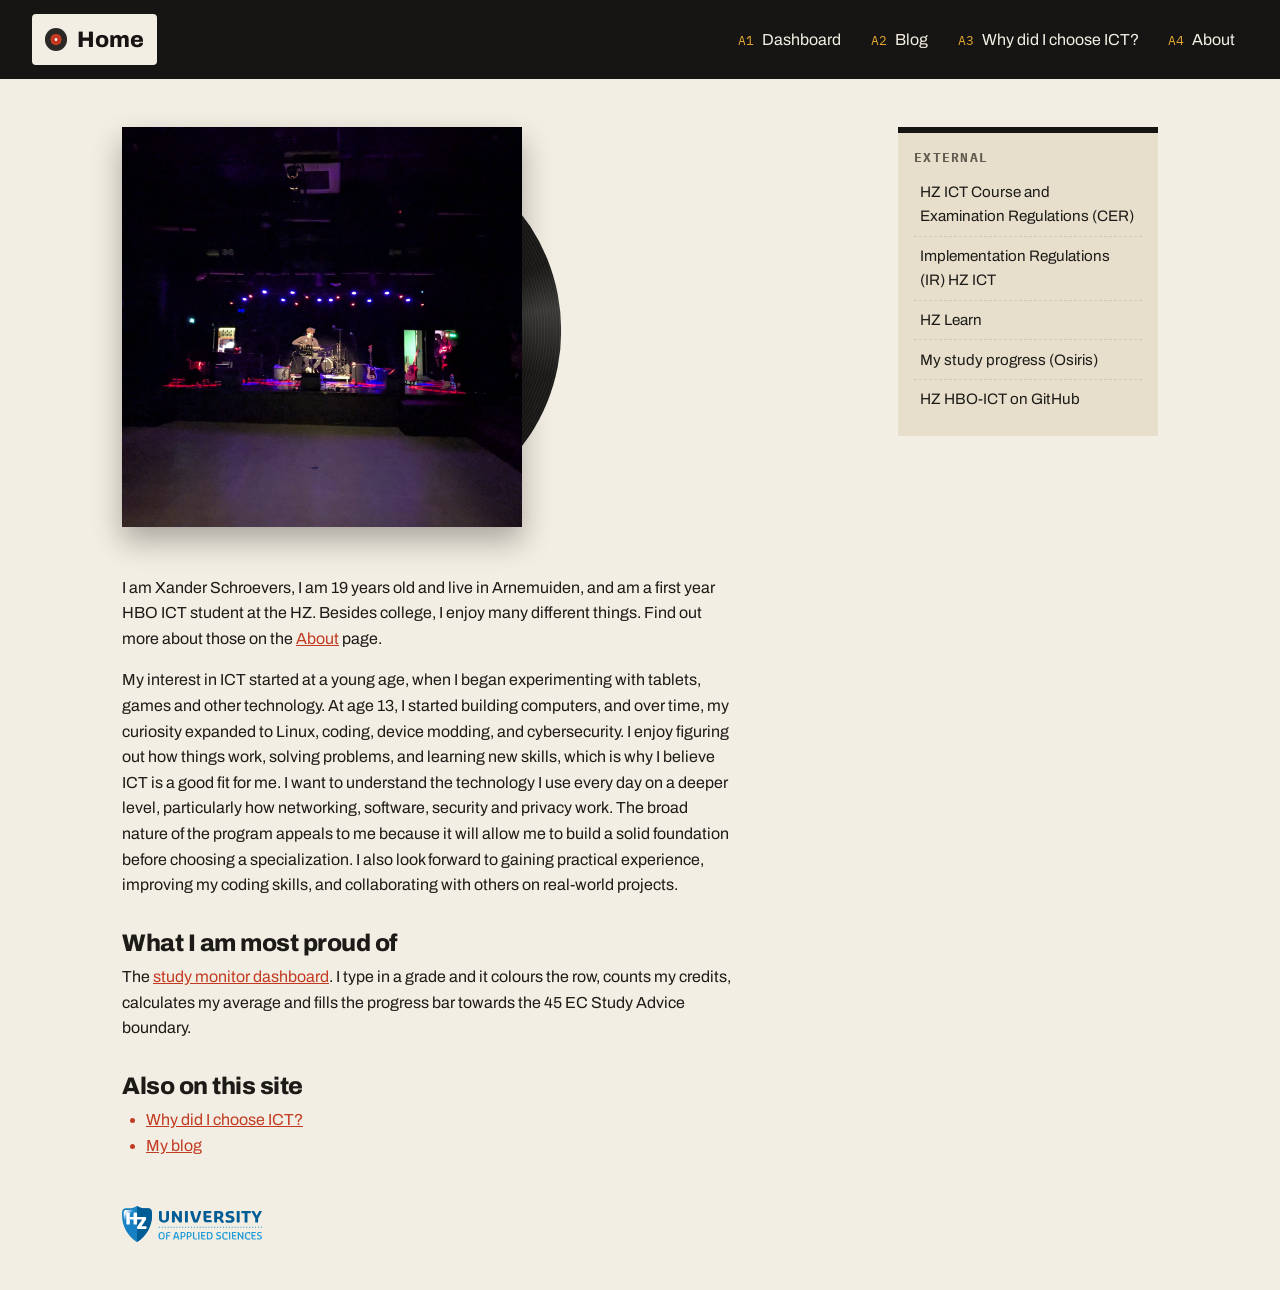
==== commit 8374b5fa: "minor text change" ====
--- a/index.html
+++ b/index.html
@@ -23,7 +23,7 @@
 			<p>I am Xander Schroevers, I am 19 years old and live in Arnemuiden, and am a first year HBO ICT student at the HZ. Besides college, I enjoy many different things. Find out more about those on the <a href="about.html">About</a> page.</p>
 			<p>My interest in ICT started at a young age, when I began experimenting with tablets, games and other technology. At age 13, I started building computers, and over time, my curiosity expanded to Linux, coding, device modding, and cybersecurity. I enjoy figuring out how things work, solving problems, and learning new skills, which is why I believe ICT is a good fit for me. I want to understand the technology I use every day on a deeper level, particularly how networking, software, security and privacy work. The broad nature of the program appeals to me because it will allow me to build a solid foundation before choosing a specialization. I also look forward to gaining practical experience, improving my coding skills, and collaborating with others on real-world projects.</p>
 			<h2>What I am most proud of</h2>
-			<p>The <a href="dashboard.html">study monitor dashboard</a>. I wrote the JavaScript for it myself: I type in a grade and it colours the row, counts my credits, calculates my average and fills the progress bar towards the 45 EC Study Advice boundary.</p>
+			<p>The <a href="dashboard.html">study monitor dashboard</a>. I type in a grade and it colours the row, counts my credits, calculates my average and fills the progress bar towards the 45 EC Study Advice boundary.</p>
 			<h2>Also on this site</h2>
 			<ul>
 				<li><a href="why-it.html">Why did I choose ICT?</a></li>
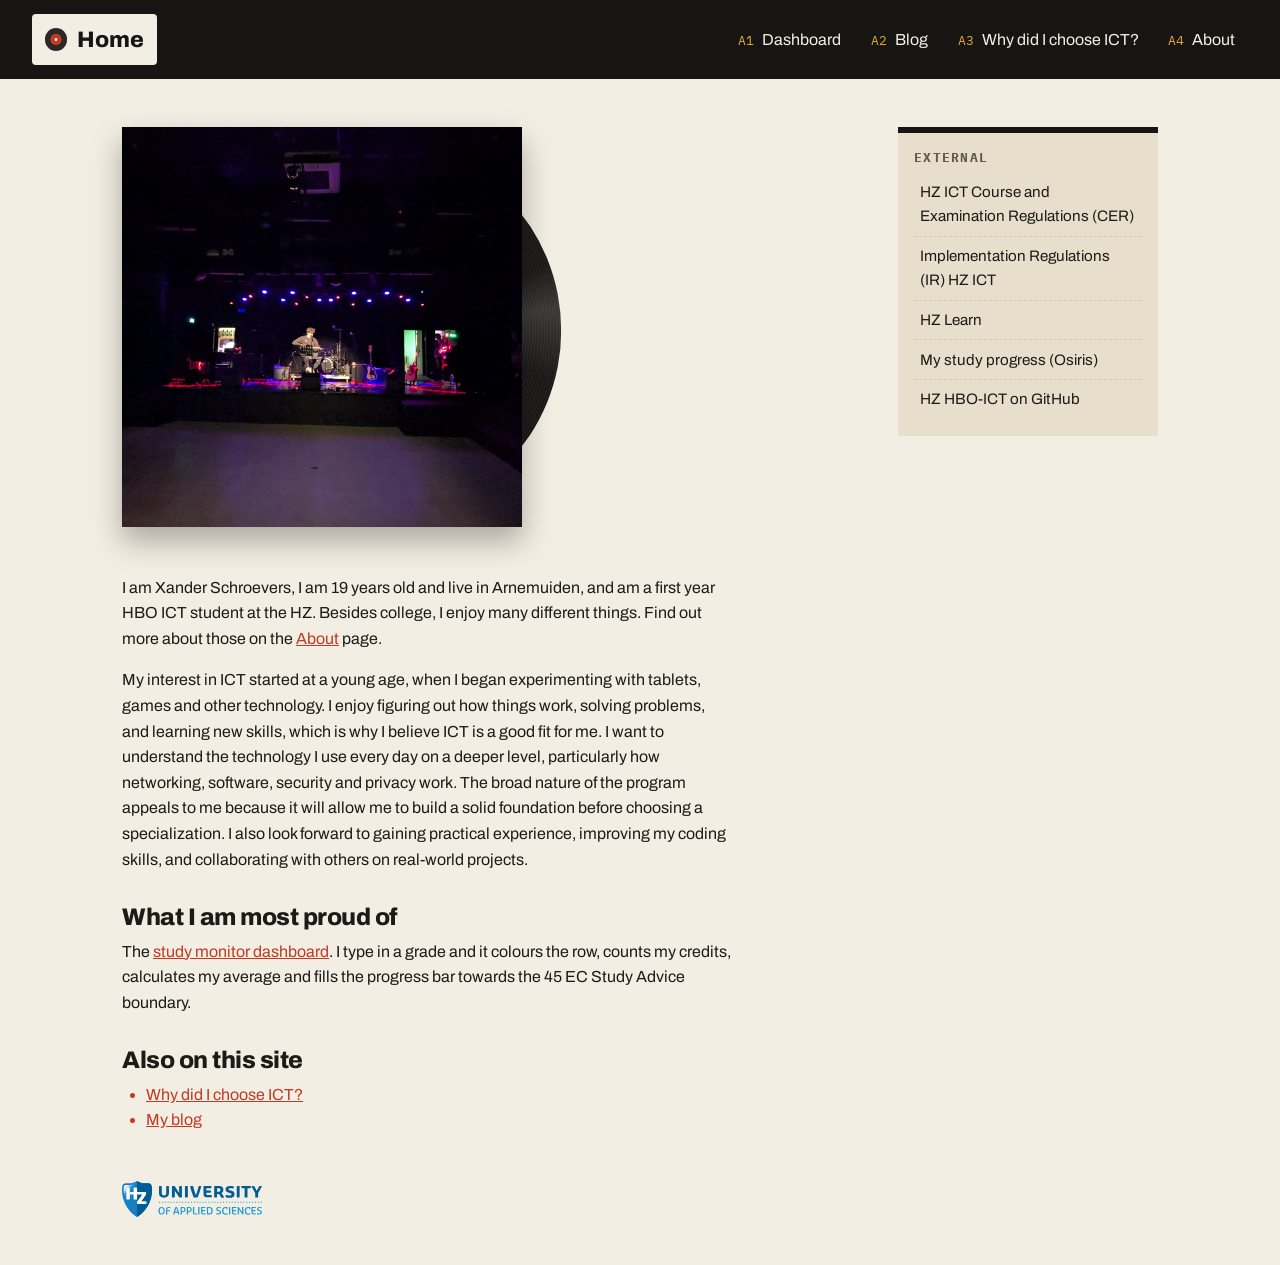
==== commit 558e1c80: "nope" ====
--- a/index.html
+++ b/index.html
@@ -21,7 +21,7 @@
 				<img src="img/performance.jpg" alt="photo of a Xander doing an audiocheck with his guitar before a performance">
 			</div>
 			<p>I am Xander Schroevers, I am 19 years old and live in Arnemuiden, and am a first year HBO ICT student at the HZ. Besides college, I enjoy many different things. Find out more about those on the <a href="about.html">About</a> page.</p>
-			<p>My interest in ICT started at a young age, when I began experimenting with tablets, games and other technology. At age 13, I started building computers, and over time, my curiosity expanded to Linux, coding, device modding, and cybersecurity. I enjoy figuring out how things work, solving problems, and learning new skills, which is why I believe ICT is a good fit for me. I want to understand the technology I use every day on a deeper level, particularly how networking, software, security and privacy work. The broad nature of the program appeals to me because it will allow me to build a solid foundation before choosing a specialization. I also look forward to gaining practical experience, improving my coding skills, and collaborating with others on real-world projects.</p>
+			<p>My interest in ICT started at a young age, when I began experimenting with tablets, games and other technology. I enjoy figuring out how things work, solving problems, and learning new skills, which is why I believe ICT is a good fit for me. I want to understand the technology I use every day on a deeper level, particularly how networking, software, security and privacy work. The broad nature of the program appeals to me because it will allow me to build a solid foundation before choosing a specialization. I also look forward to gaining practical experience, improving my coding skills, and collaborating with others on real-world projects.</p>
 			<h2>What I am most proud of</h2>
 			<p>The <a href="dashboard.html">study monitor dashboard</a>. I type in a grade and it colours the row, counts my credits, calculates my average and fills the progress bar towards the 45 EC Study Advice boundary.</p>
 			<h2>Also on this site</h2>
--- a/style.css
+++ b/style.css
@@ -1,8 +1,6 @@
-/* Theme: physical media. The site looks like a record shop:
-   the nav is a tracklist, blog posts are CD cases, the home photo is an album cover. */
 @import url('https://fonts.googleapis.com/css2?family=Archivo:wght@400;600;800&family=IBM+Plex+Mono:wght@400;600&display=swap');
 
-/* --- Colours and fonts (change these to re-theme the whole site) --- */
+/* Colours and fonts (change these to re-theme the whole site) */
 :root {
   --paper: #f3eee3;       /* liner-note paper */
   --paper-dark: #e7dfcc;
@@ -17,7 +15,7 @@
   --font-mono: 'IBM Plex Mono', Consolas, monospace;
 }
 
-/* --- Global Styles & Reset --- */
+/* Global Styles & Reset */
 * {
   margin: 0;
   padding: 0;
@@ -51,7 +49,7 @@
   outline-offset: 2px;
 }
 
-/* --- Navigation Bar: a tracklist (A1, A2, ...) --- */
+/* Navigation Bar: a tracklist (A1, A2, ...) */
 .topnav {
   display: flex;
   align-items: center;
@@ -106,7 +104,7 @@
   background: radial-gradient(circle, var(--paper) 0 8%, var(--label) 10% 34%, #2b2927 36% 100%);
 }
 
-/* --- Page Layout (content + external menu) --- */
+/* Page Layout (content + external menu) */
 .layout {
   display: grid;
   grid-template-columns: 1fr 260px;
@@ -235,7 +233,7 @@
   margin-top: 3rem;
 }
 
-/* External Menu: the liner-note credits */
+/* EXTERNAL MENU */
 .external {
   background-color: var(--paper-dark);
   border-top: 6px solid var(--vinyl);
@@ -275,7 +273,7 @@
   color: var(--paper);
 }
 
-/* About: the photo is an insert from the CD booklet */
+/* About: photo background */
 figure {
   background-color: #ffffff;
   padding: 0.7rem 0.7rem 1rem;
@@ -302,7 +300,7 @@
   margin-top: 0.6rem;
 }
 
-/* Blog: every post is a CD case */
+/* Blog: every post is supposed to be a CD case */
 .cases {
   display: grid;
   grid-template-columns: repeat(auto-fit, minmax(260px, 1fr));
@@ -315,7 +313,7 @@
   overflow: hidden;
   background-color: var(--card);
   border: 1px solid var(--line);
-  border-left: 12px solid var(--vinyl); /* the hinge of the case */
+  border-left: 12px solid var(--vinyl); /* black sidebar of case */
   border-radius: 4px;
   padding: 1.2rem 1.2rem 1.4rem;
   counter-increment: post;
@@ -583,7 +581,7 @@
   }
 }
 
-/* no spinning records for people who turned animations off */
+/* no spinning records for ppl who turned animations off */
 @media (prefers-reduced-motion: reduce) {
   * {
     transition: none !important;
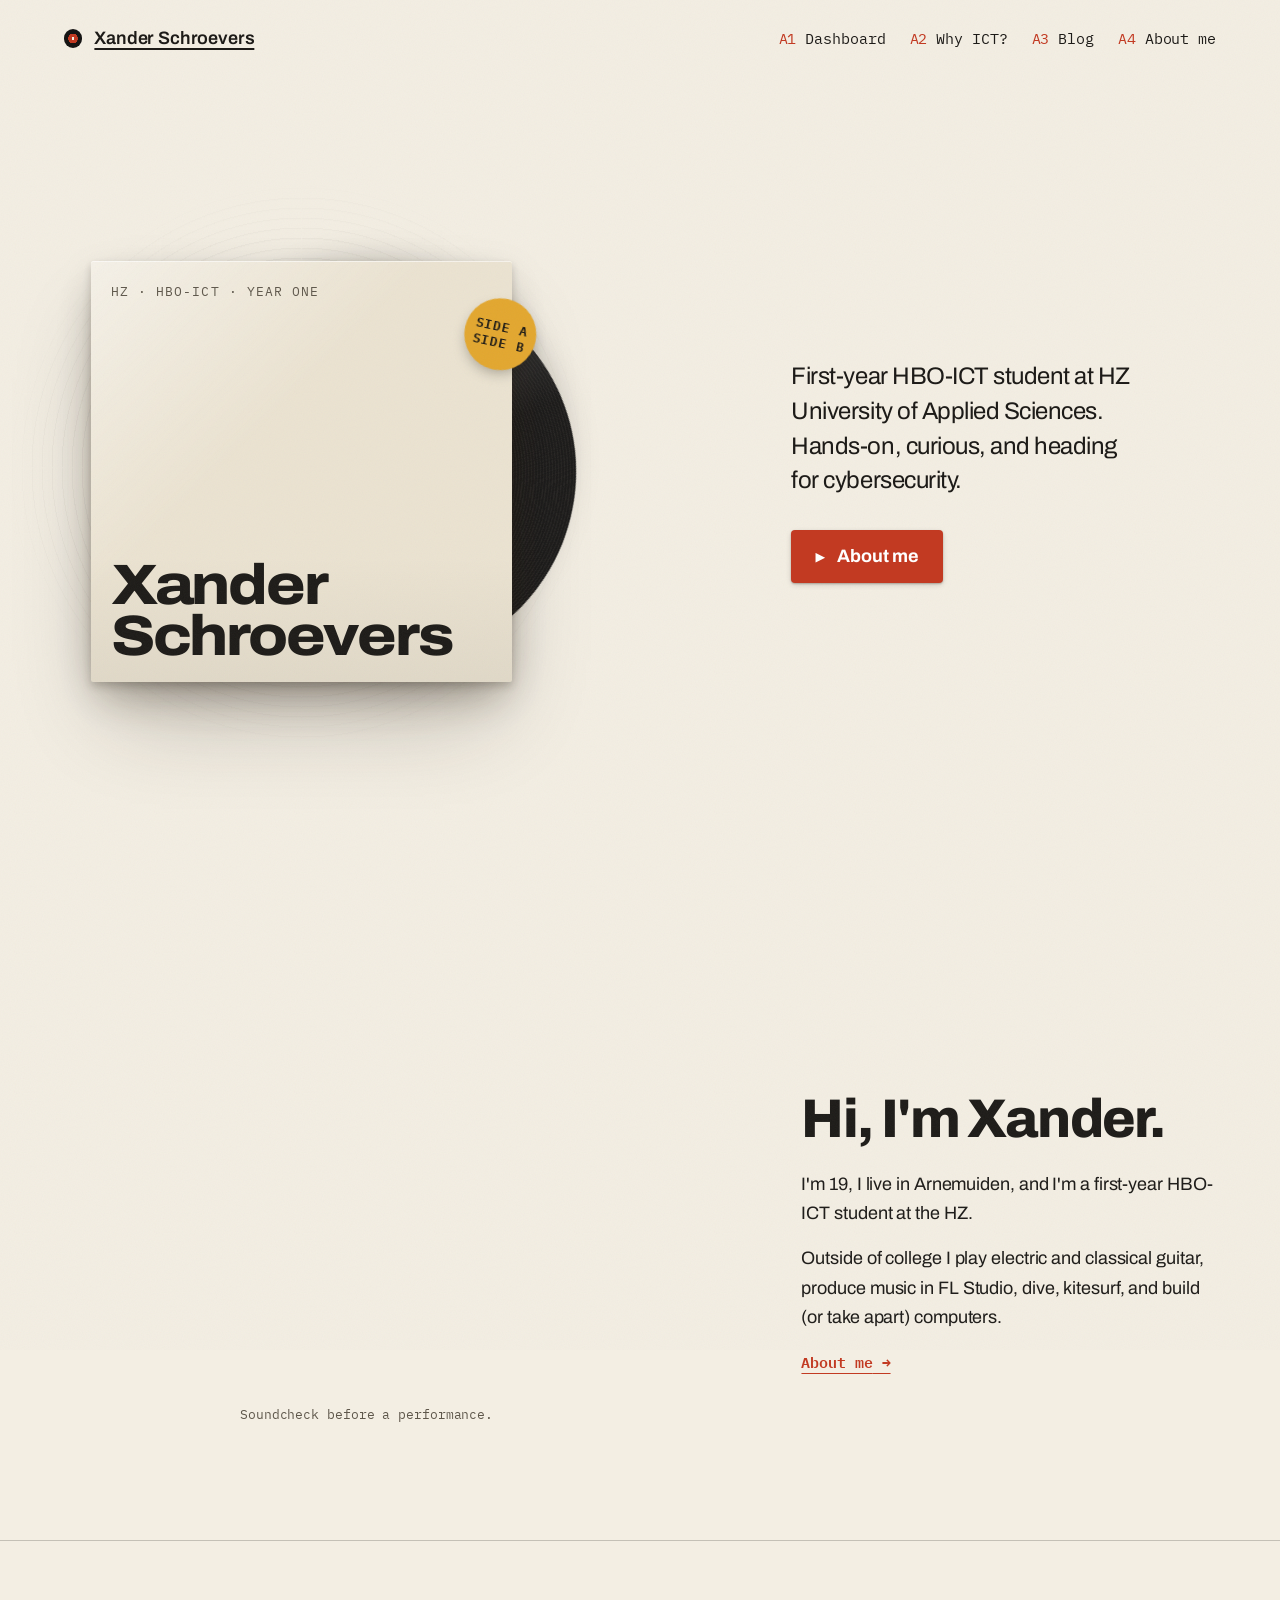
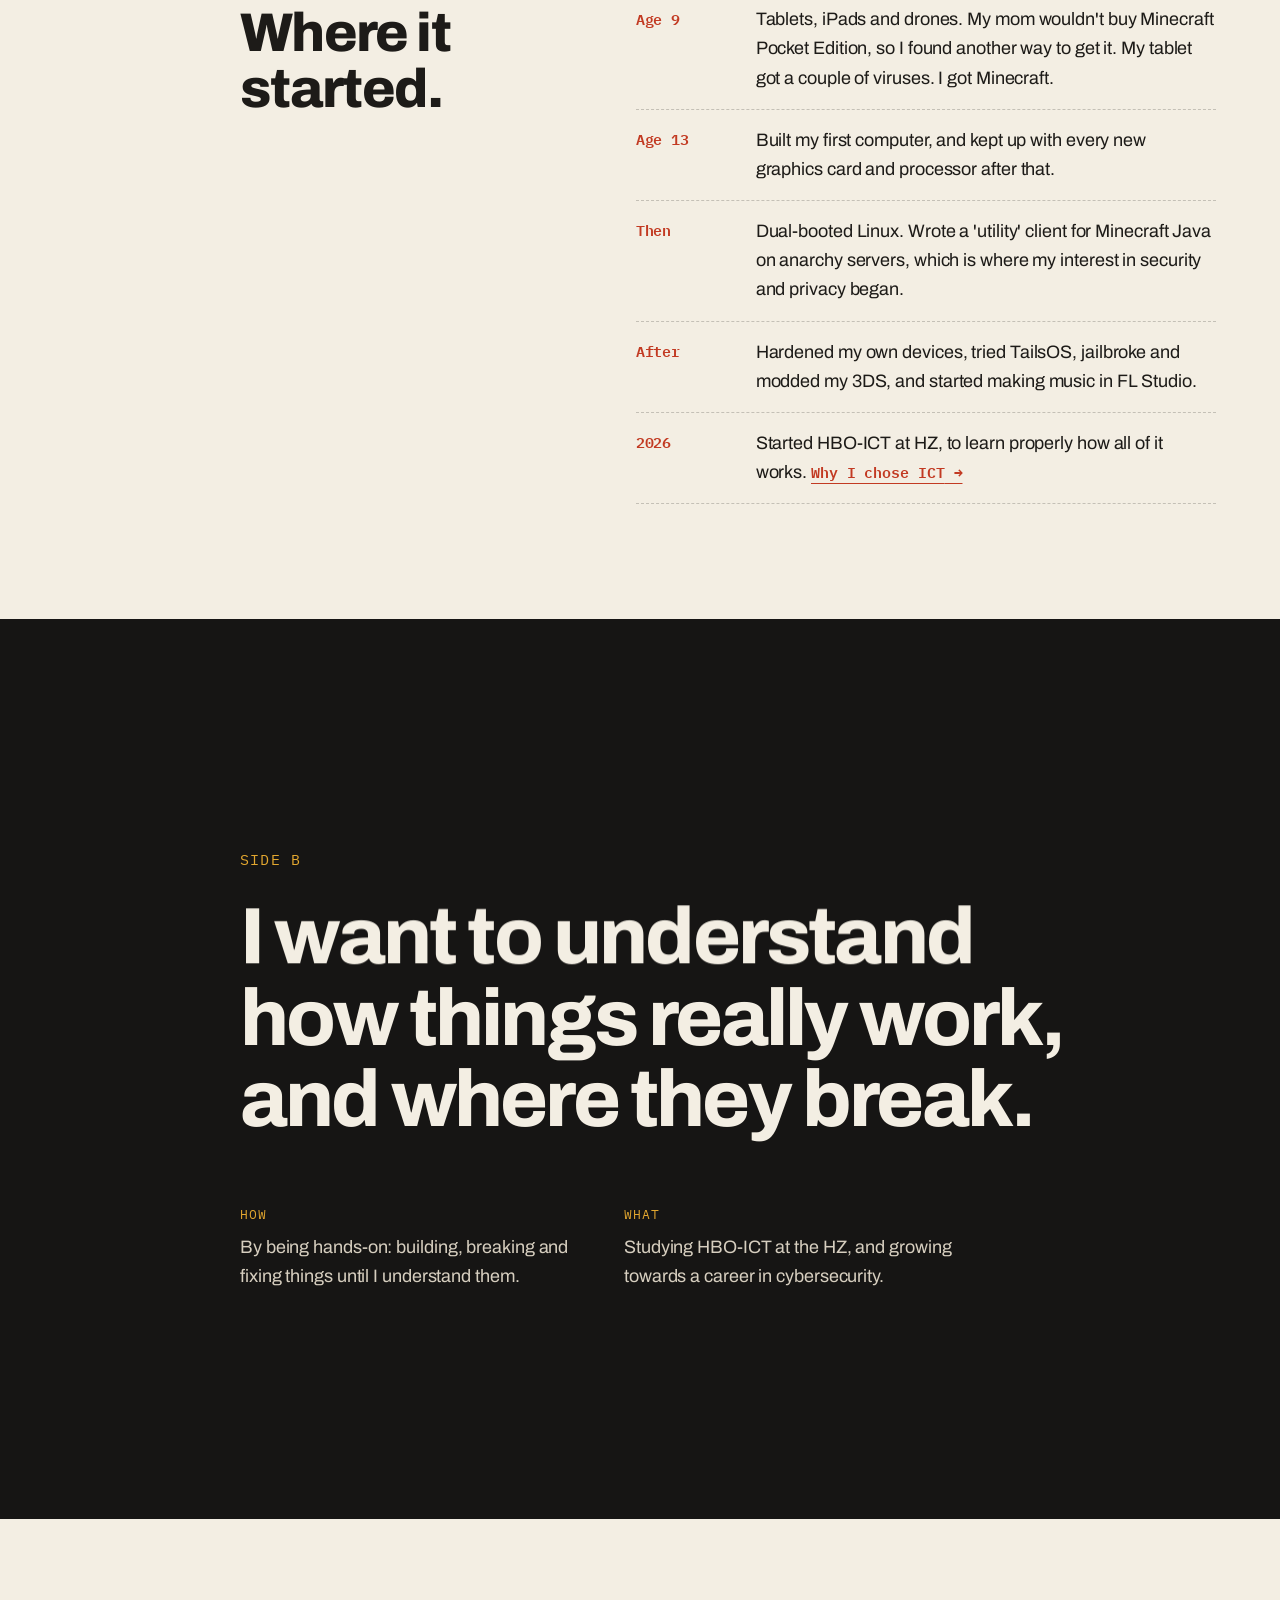
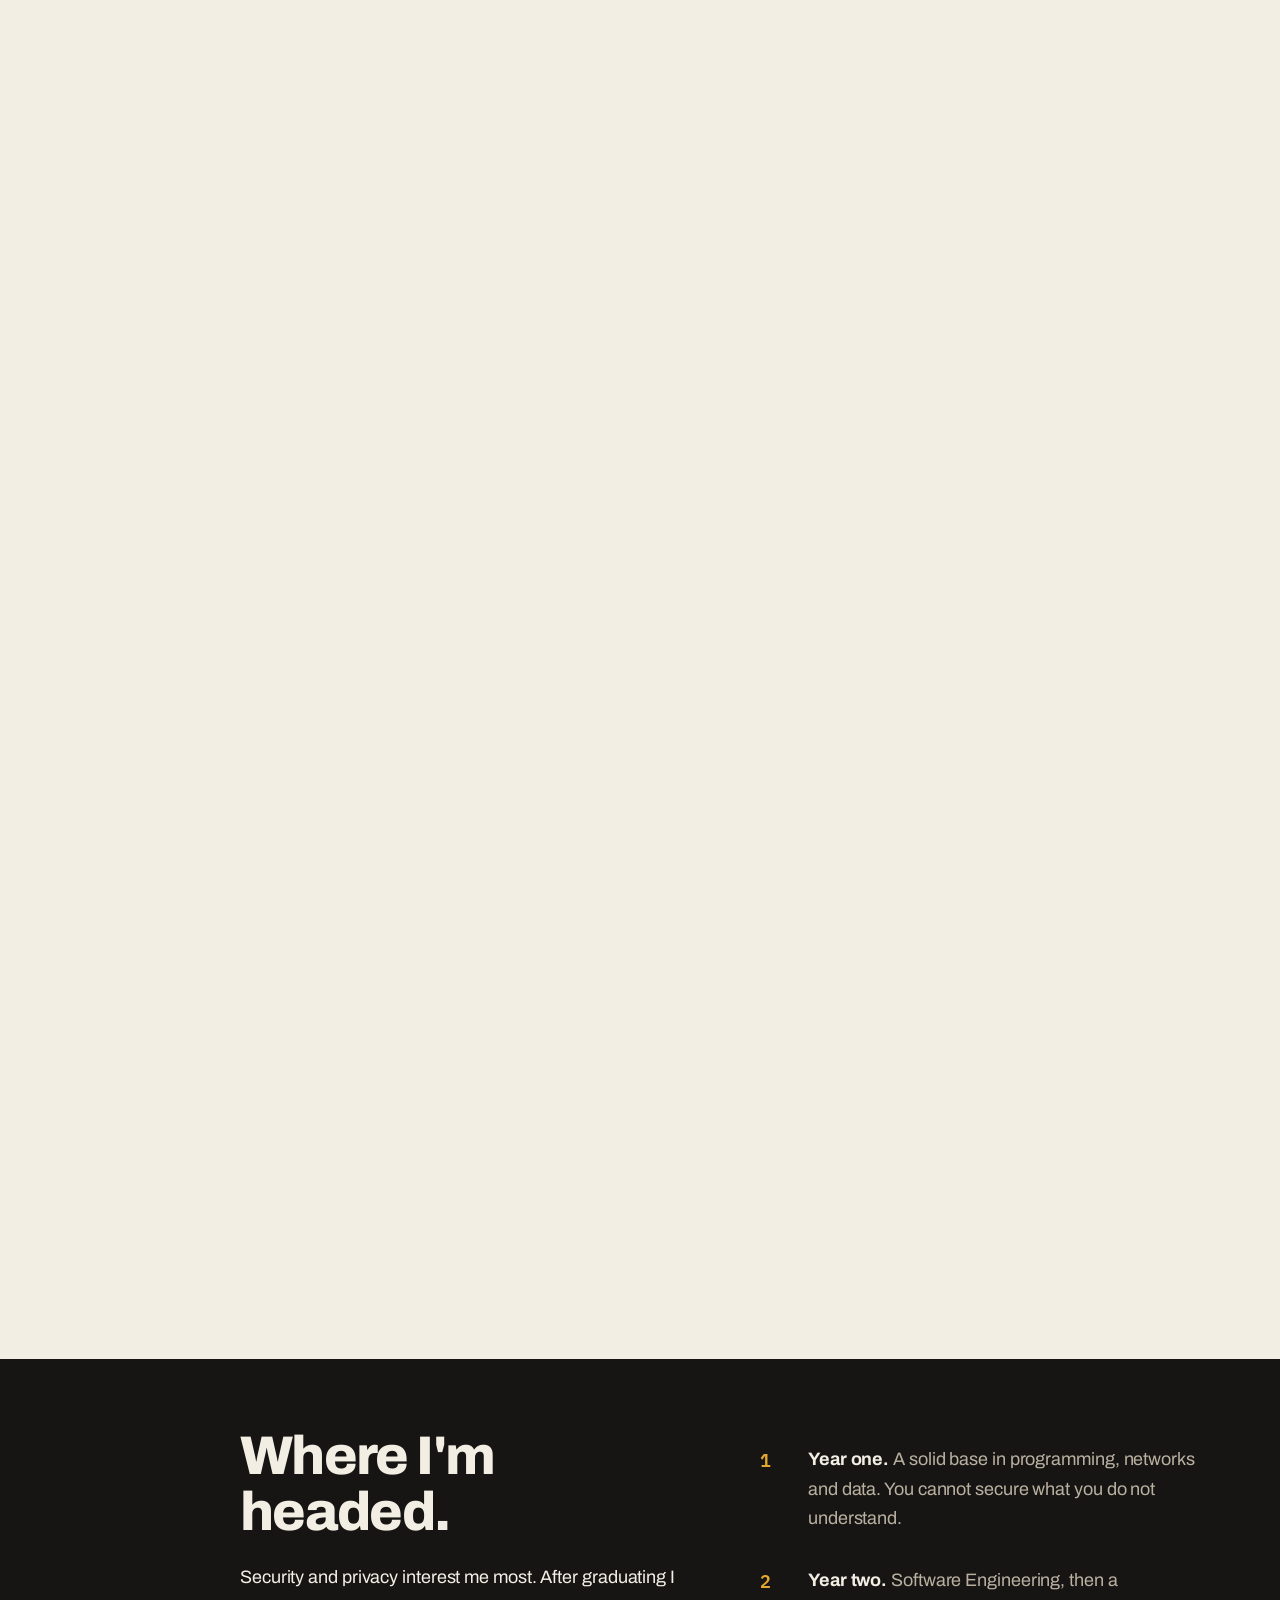
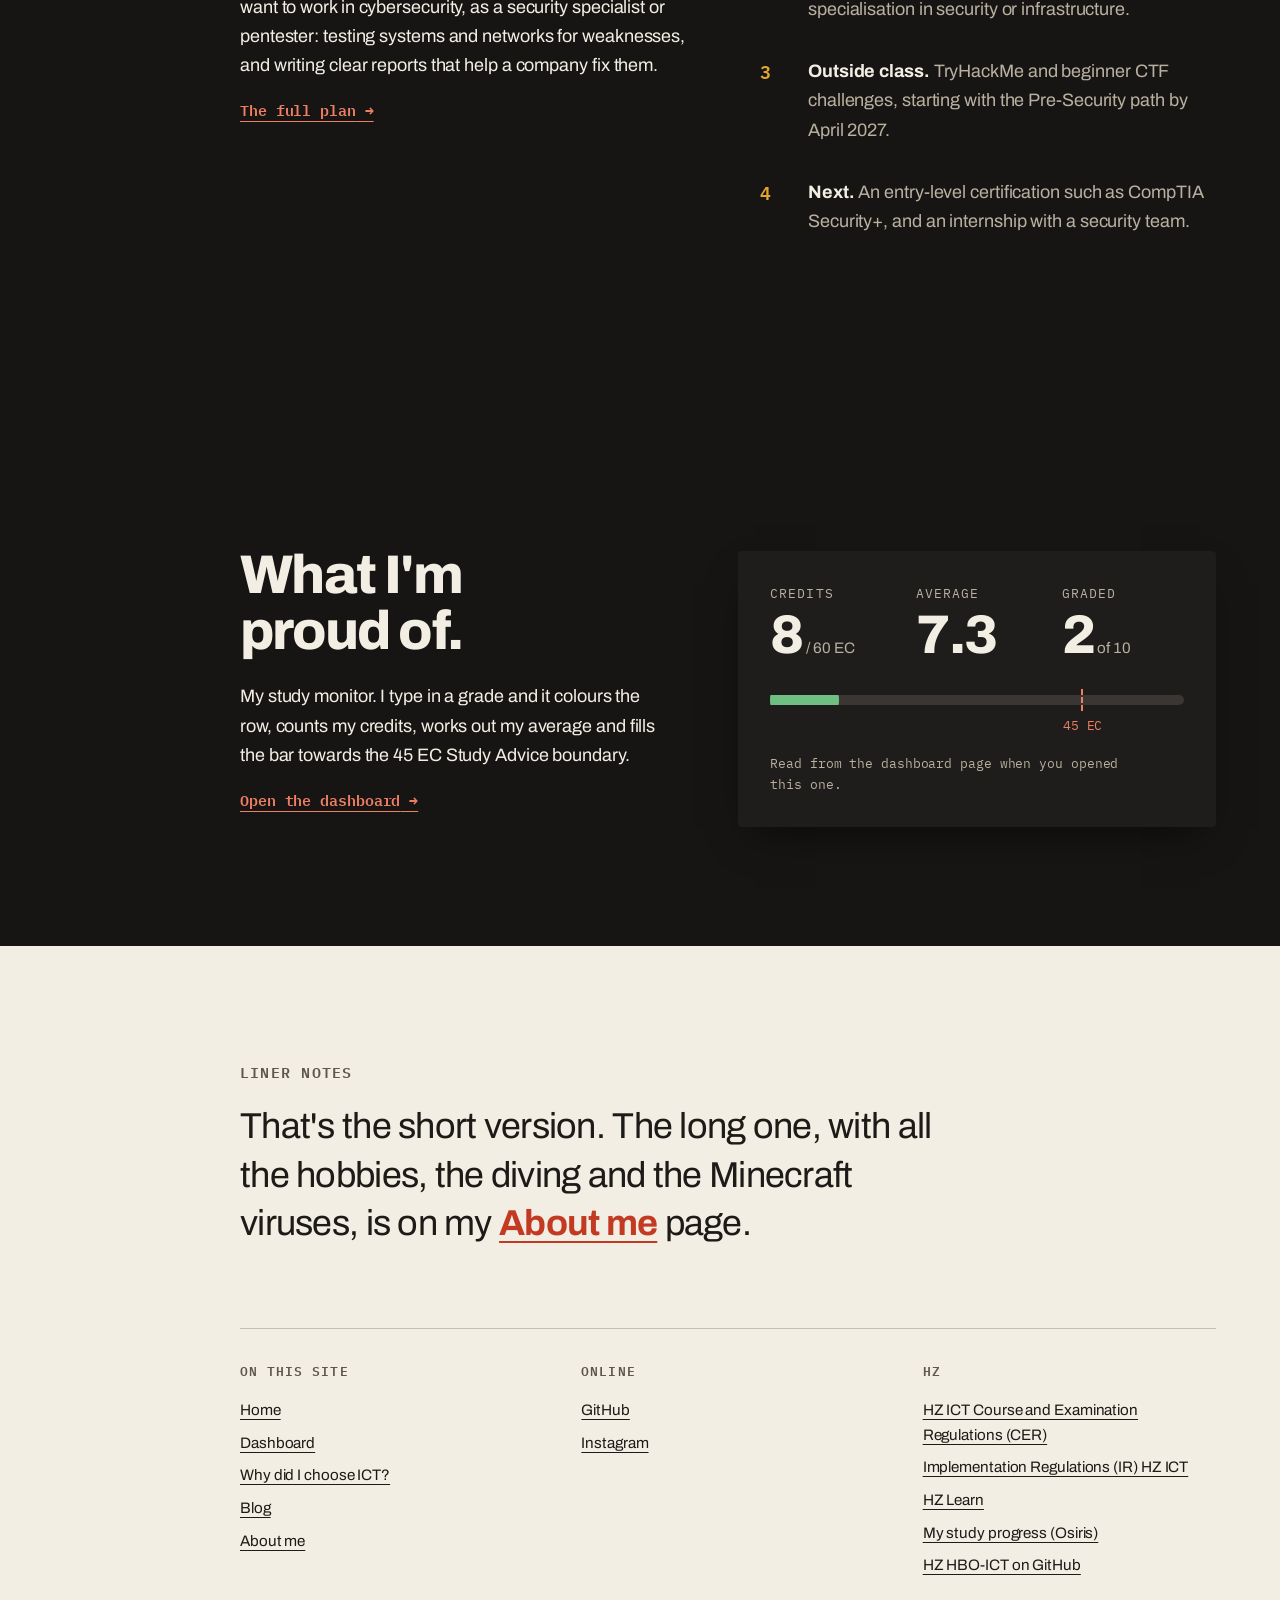
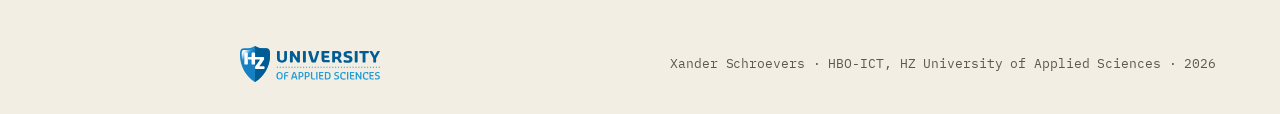
==== commit b51e4d54: "style changes" ====
--- a/index.html
+++ b/index.html
@@ -2,45 +2,209 @@
 <html lang="en">
 <head>
 	<meta charset="UTF-8">
-	<meta name="viewport" content="width=device-width, initial-scale=1.0">
-	<meta name="description" content="Portfolio website of Xander, first-year HBO-ICT student at HZ University of Applied Sciences.">
+	<meta name="viewport" content="width=device-width, initial-scale=1.0, viewport-fit=cover">
+	<meta name="description" content="Portfolio of Xander Schroevers, first-year HBO-ICT student at HZ University of Applied Sciences, heading for cybersecurity.">
+	<title>Xander Schroevers · Portfolio</title>
+	<link rel="icon" href="data:image/svg+xml,<svg xmlns='http://www.w3.org/2000/svg' viewBox='0 0 32 32'><circle cx='16' cy='16' r='15' fill='%23161514'/><circle cx='16' cy='16' r='6' fill='%23c23a22'/></svg>">
+	<link rel="preconnect" href="https://fonts.googleapis.com">
+	<link rel="preconnect" href="https://fonts.gstatic.com" crossorigin>
+	<link rel="stylesheet" href="https://fonts.googleapis.com/css2?family=Archivo:wdth,wght@62..125,400..900&family=IBM+Plex+Mono:wght@400;600&display=swap">
+	<link rel="stylesheet" href="scrollcraft.css">
 	<link rel="stylesheet" href="style.css">
-	<title>Xander's Portfolio Website</title>
+	<link rel="stylesheet" href="home.css">
 </head>
-<body>
-	<nav class="topnav">
-		<a class="nav-brand active" href="index.html">Home</a>
-		<a href="dashboard.html">Dashboard</a>
-		<a href="blog.html">Blog</a>
-		<a href="why-it.html">Why did I choose ICT?</a>
-		<a href="about.html">About</a>
-	</nav>
-	<div class="layout">
-		<main class="welcome content">
-			<div class="record">
-				<img src="img/performance.jpg" alt="photo of a Xander doing an audiocheck with his guitar before a performance">
-			</div>
-			<p>I am Xander Schroevers, I am 19 years old and live in Arnemuiden, and am a first year HBO ICT student at the HZ. Besides college, I enjoy many different things. Find out more about those on the <a href="about.html">About</a> page.</p>
-			<p>My interest in ICT started at a young age, when I began experimenting with tablets, games and other technology. I enjoy figuring out how things work, solving problems, and learning new skills, which is why I believe ICT is a good fit for me. I want to understand the technology I use every day on a deeper level, particularly how networking, software, security and privacy work. The broad nature of the program appeals to me because it will allow me to build a solid foundation before choosing a specialization. I also look forward to gaining practical experience, improving my coding skills, and collaborating with others on real-world projects.</p>
-			<h2>What I am most proud of</h2>
-			<p>The <a href="dashboard.html">study monitor dashboard</a>. I type in a grade and it colours the row, counts my credits, calculates my average and fills the progress bar towards the 45 EC Study Advice boundary.</p>
-			<h2>Also on this site</h2>
-			<ul>
-				<li><a href="why-it.html">Why did I choose ICT?</a></li>
-				<li><a href="blog.html">My blog</a></li>
-			</ul>
-			<img class="hz-logo" src="img/hz-logo.svg" alt="HZ University of Applied Sciences logo">
-		</main>
-		<aside class="external">
-			<h2>External</h2>
-			<ul>
-				<li><a href="https://hz.reader.docfield.com/0eb02280-92aa-47e8-9714-e3f866708e61" target="_blank" rel="noopener">HZ ICT Course and Examination Regulations (CER)</a></li>
-				<li><a href="https://hz.reader.docfield.com/80871c39-9285-4b38-85e4-78a0efbc2461" target="_blank" rel="noopener">Implementation Regulations (IR) HZ ICT</a></li>
-				<li><a href="https://learn.hz.nl/course/view.php?id=30702" target="_blank" rel="noopener">HZ Learn</a></li>
-				<li><a href="https://hz.osiris-student.nl" target="_blank" rel="noopener">My study progress (Osiris)</a></li>
-				<li><a href="https://github.com/HZ-HBO-ICT" target="_blank" rel="noopener">HZ HBO-ICT on GitHub</a></li>
-			</ul>
-		</aside>
-	</div>
+<body class="home">
+	<div class="sc-grain" aria-hidden="true"></div>
+
+	<!-- The margin record: needle = where you are, one ring per chapter. Filled in by home.js. -->
+	<aside class="folio" aria-label="Chapters">
+		<div class="folio__deck">
+			<span class="folio__disc" aria-hidden="true">
+				<span class="disc" aria-hidden="true">
+					<span class="disc__face disc__face--a"><span class="disc__label">A</span></span>
+					<span class="disc__face disc__face--b"><span class="disc__label">B</span></span>
+					<span class="disc__gaps"></span>
+				</span>
+			</span>
+			<span class="folio__arm" aria-hidden="true"></span>
+		</div>
+		<p class="folio__now" aria-live="polite"><span class="folio__num">A1</span> <span class="folio__title">Hello</span></p>
+		<nav class="folio__list" aria-label="Chapters on this page">
+			<ol>
+				<li><a href="#hello"><span>A1</span>Hello</a></li>
+				<li><a href="#started"><span>A2</span>Where it started</a></li>
+				<li><a href="#why"><span>B1</span>Why</a></li>
+				<li><a href="#headed"><span>B2</span>Where I'm headed</a></li>
+				<li><a href="#proud"><span>B3</span>Proud of</a></li>
+				<li><a href="#notes"><span>&nbsp;</span>Liner notes</a></li>
+			</ol>
+		</nav>
+	</aside>
+
+	<header class="site-nav">
+		<a class="site-nav__brand" href="index.html" aria-current="page">Xander Schroevers</a>
+		<nav aria-label="Site">
+			<a href="dashboard.html">Dashboard</a>
+			<a href="why-it.html">Why ICT?</a>
+			<a href="blog.html">Blog</a>
+			<a href="about.html">About me</a>
+		</nav>
+	</header>
+	<main>
+		<!-- Title page: a sleeve, the record sliding out of it, a sticker in front. -->
+		<section class="title ground-paper" id="top" data-sc-act="flow">
+			<div class="title__scene">
+				<div class="title__rings" data-sc-parallax="1.6" aria-hidden="true"></div>
+				<div class="title__disc" aria-hidden="true"><span></span></div>
+				<div class="sleeve">
+					<p class="sleeve__cat">HZ · HBO-ICT · Year one</p>
+					<h1 class="sleeve__name">Xander<br>Schroevers</h1>
+				</div>
+				<p class="sticker" data-sc-parallax="-1.4" aria-hidden="true">Side A<br>Side B</p>
+			</div>
+
+			<div class="title__copy">
+				<p class="title__sub">First-year HBO-ICT student at HZ University of Applied Sciences. Hands-on, curious, and heading for cybersecurity.</p>
+				<a class="cta" href="about.html">About me</a>
+			</div>
+		</section>
+
+		<!-- A1 -->
+		<section class="chapter ground-paper hello" id="hello" data-sc-act="flow" data-num="A1" data-title="Hello">
+			<div class="chapter__wrap hello__grid">
+				<figure class="hello__photo">
+					<div class="hello__frame" data-sc-reveal="down" data-sc-reveal-at="0.12 0.42">
+						<img src="img/performance.webp" width="1600" height="1200" alt="Xander on stage with his guitar, doing a soundcheck under blue and red stage lights before a performance">
+					</div>
+					<figcaption>Soundcheck before a performance.</figcaption>
+				</figure>
+				<div class="hello__text" data-sc-in data-sc-stagger="70">
+					<h2 class="chapter__h">Hi, I'm Xander.</h2>
+					<p>I'm 19, I live in Arnemuiden, and I'm a first-year HBO-ICT student at the HZ.</p>
+					<p>Outside of college I play electric and classical guitar, produce music in FL Studio, dive, kitesurf, and build (or take apart) computers.</p>
+					<p><a class="text-link" href="about.html">About me</a></p>
+				</div>
+			</div>
+		</section>
+
+		<!-- A2 -->
+		<section class="chapter ground-paper started" id="started" data-sc-act="flow" data-num="A2" data-title="Where it started">
+			<div class="chapter__wrap started__grid">
+				<h2 class="chapter__h started__h">Where it started.</h2>
+				<dl class="credits" data-sc-in data-sc-stagger="60">
+					<div><dt>Age 9</dt><dd>Tablets, iPads and drones. My mom wouldn't buy Minecraft Pocket Edition, so I found another way to get it. My tablet got a couple of viruses. I got Minecraft.</dd></div>
+					<div><dt>Age 13</dt><dd>Built my first computer, and kept up with every new graphics card and processor after that.</dd></div>
+					<div><dt>Then</dt><dd>Dual-booted Linux. Wrote a 'utility' client for Minecraft Java on anarchy servers, which is where my interest in security and privacy began.</dd></div>
+					<div><dt>After</dt><dd>Hardened my own devices, tried TailsOS, jailbroke and modded my 3DS, and started making music in FL Studio.</dd></div>
+					<div><dt>2026</dt><dd>Started HBO-ICT at HZ, to learn properly how all of it works. <a class="text-link" href="why-it.html">Why I chose ICT</a></dd></div>
+				</dl>
+			</div>
+		</section>
+
+		<!-- B1: the peak. The page turns over to side B. -->
+		<section class="sideb" id="why" data-sc-act="pin" data-sc-span="2.6" data-num="B1" data-title="Why">
+			<div class="sideb__stage" data-sc-stage>
+				<p class="sideb__end" data-sc-cue="0 0.24 0">End of side A.</p>
+				<div class="sideb__black" data-sc-reveal="down" data-sc-reveal-at="0.08 0.34" aria-hidden="true"></div>
+				<div class="sideb__copy">
+					<p class="sideb__label" data-sc-cue="0.28 1 0.08 0.06">Side B</p>
+					<h2 class="sideb__quote" data-sc-cue="0.32 1 0.14 0.06" data-sc-kinetic="lines">I want to understand how things really work, and where they break.</h2>
+					<dl class="sideb__circle" data-sc-cue="0.56 1 0.14 0.06">
+						<div><dt>How</dt><dd>By being hands-on: building, breaking and fixing things until I understand them.</dd></div>
+						<div><dt>What</dt><dd>Studying HBO-ICT at the HZ, and growing towards a career in cybersecurity.</dd></div>
+					</dl>
+				</div>
+			</div>
+		</section>
+
+		<!-- B2 -->
+		<section class="chapter ground-vinyl headed" id="headed" data-sc-act="flow" data-num="B2" data-title="Where I'm headed">
+			<div class="chapter__wrap headed__grid">
+				<div class="headed__intro" data-sc-in data-sc-stagger="70">
+					<h2 class="chapter__h">Where I'm headed.</h2>
+					<p>Security and privacy interest me most. After graduating I want to work in cybersecurity, as a security specialist or pentester: testing systems and networks for weaknesses, and writing clear reports that help a company fix them.</p>
+					<p><a class="text-link" href="direction.html">The full plan</a></p>
+				</div>
+				<ol class="steps" data-sc-in data-sc-stagger="60">
+					<li><strong>Year one.</strong> A solid base in programming, networks and data. You cannot secure what you do not understand.</li>
+					<li><strong>Year two.</strong> Software Engineering, then a specialisation in security or infrastructure.</li>
+					<li><strong>Outside class.</strong> TryHackMe and beginner CTF challenges, starting with the Pre-Security path by April 2027.</li>
+					<li><strong>Next.</strong> An entry-level certification such as CompTIA Security+, and an internship with a security team.</li>
+				</ol>
+			</div>
+		</section>
+
+		<!-- B3: numbers are read live from dashboard.html, never typed here. -->
+		<section class="chapter ground-vinyl proud" id="proud" data-sc-act="flow" data-num="B3" data-title="Proud of">
+			<div class="chapter__wrap proud__grid">
+				<div class="proud__text" data-sc-in data-sc-stagger="70">
+					<h2 class="chapter__h">What I'm proud of.</h2>
+					<p>My study monitor. I type in a grade and it colours the row, counts my credits, works out my average and fills the bar towards the 45 EC Study Advice boundary.</p>
+					<p><a class="text-link" href="dashboard.html">Open the dashboard</a></p>
+				</div>
+				<div class="monitor" data-monitor hidden>
+					<dl class="monitor__nums">
+						<div><dt>Credits</dt><dd><span data-live="earned">0</span><small> / 60 EC</small></dd></div>
+						<div><dt>Average</dt><dd><span data-live="average">0</span></dd></div>
+						<div><dt>Graded</dt><dd><span data-live="graded">0</span><small> of <span data-live="courses">12</span></small></dd></div>
+					</dl>
+					<div class="monitor__bar" role="img" aria-label="Credits progress towards the 45 EC boundary">
+						<span class="monitor__fill"></span>
+						<span class="monitor__boundary"><span>45 EC</span></span>
+					</div>
+					<p class="monitor__note">Read from the dashboard page when you opened this one.</p>
+				</div>
+			</div>
+		</section>
+
+		<!-- Colophon: quiet, on paper, the ending holds. -->
+		<section class="chapter ground-paper notes" id="notes" data-sc-act="flow" data-num="" data-title="Liner notes">
+			<div class="chapter__wrap">
+				<h2 class="notes__h">Liner notes</h2>
+				<p class="notes__run">That's the short version. The long one, with all the hobbies, the diving and the Minecraft viruses, is on my <a class="cta-line" href="about.html">About me</a> page.</p>
+			</div>
+		</section>
+	</main>
+	<footer class="site-foot">
+		<div class="wrap">
+			<div class="site-foot__cols">
+				<div>
+					<h2>On this site</h2>
+					<ul>
+						<li><a href="index.html">Home</a></li>
+						<li><a href="dashboard.html">Dashboard</a></li>
+						<li><a href="why-it.html">Why did I choose ICT?</a></li>
+						<li><a href="blog.html">Blog</a></li>
+						<li><a href="about.html">About me</a></li>
+					</ul>
+				</div>
+				<div>
+					<h2>Online</h2>
+					<ul>
+						<li><a href="https://github.com/Studendtx" target="_blank" rel="noopener">GitHub</a></li>
+						<li><a href="https://www.instagram.com/xanderschroevers/" target="_blank" rel="noopener">Instagram</a></li>
+					</ul>
+				</div>
+				<div>
+					<h2>HZ</h2>
+					<ul>
+						<li><a href="https://hz.reader.docfield.com/0eb02280-92aa-47e8-9714-e3f866708e61" target="_blank" rel="noopener">HZ ICT Course and Examination Regulations (CER)</a></li>
+						<li><a href="https://hz.reader.docfield.com/80871c39-9285-4b38-85e4-78a0efbc2461" target="_blank" rel="noopener">Implementation Regulations (IR) HZ ICT</a></li>
+						<li><a href="https://learn.hz.nl/course/view.php?id=30702" target="_blank" rel="noopener">HZ Learn</a></li>
+						<li><a href="https://hz.osiris-student.nl" target="_blank" rel="noopener">My study progress (Osiris)</a></li>
+						<li><a href="https://github.com/HZ-HBO-ICT" target="_blank" rel="noopener">HZ HBO-ICT on GitHub</a></li>
+					</ul>
+				</div>
+			</div>
+			<div class="site-foot__base">
+				<img src="img/hz-logo.svg" width="140" height="36" alt="HZ University of Applied Sciences logo">
+				<p>Xander Schroevers · HBO-ICT, HZ University of Applied Sciences · 2026</p>
+			</div>
+		</div>
+	</footer>
+
+	<script src="scrollcraft.js"></script>
+	<script>ScrollCraft.mount(document.body);</script>
+	<script src="home.js"></script>
 </body>
 </html>
--- a/scrollcraft.css
+++ b/scrollcraft.css
@@ -0,0 +1,432 @@
+/* ============================================================================
+   scrollcraft.css: the taste floor
+   ----------------------------------------------------------------------------
+   Two layers, and the split matters:
+
+     TOKENS   what you override per brand. Colour roles, the type ramp, the
+              spacing scale, elevation, motion. A brand is ~12 values.
+     DEVICES  what the engine drives. Do not restyle these to taste; they are
+              the mechanism. Style your own markup instead.
+
+   Nothing here draws a "component". There are no card, badge, or pill classes,
+   because a stylesheet that ships those is how every page built on it ends up
+   with the same shapes. You get a floor and a vocabulary; the composition is
+   yours.
+   ========================================================================== */
+
+/* ---------------------------------------------------------------- tokens -- */
+:root {
+  /* --- colour roles. Override these six and the page is rebranded. -------- */
+  --sc-canvas:      #08090b;   /* the page ground. Drift interpolates this.   */
+  --sc-surface:     #101217;   /* anything raised off the ground             */
+  --sc-ink:         #f4f2ef;   /* primary text                               */
+  --sc-ink-soft:    #9a9ba1;   /* secondary text. Tinted, never flat gray.   */
+  --sc-accent:      #d8ff3e;   /* ONE accent. It owns a region, not confetti. */
+  --sc-accent-ink:  #08090b;   /* text that sits on the accent               */
+
+  --sc-hairline:    color-mix(in oklab, var(--sc-ink) 12%, transparent);
+  --sc-hairline-strong: color-mix(in oklab, var(--sc-ink) 22%, transparent);
+
+  /* --- type. Two families max. Display carries voice, text carries prose. - */
+  --sc-font-display: "Instrument Sans", "Geist", system-ui, sans-serif;
+  --sc-font-text:    "Geist", system-ui, sans-serif;
+  --sc-font-mono:    "Geist Mono", ui-monospace, monospace;
+
+  /* Fluid ramp. Tracking tightens as size grows because a face set at 6rem
+     with 0 tracking reads loose; this is optical correction, not decoration. */
+  --sc-t-xs:   clamp(0.75rem, 0.72rem + 0.15vw, 0.82rem);
+  --sc-t-sm:   clamp(0.875rem, 0.84rem + 0.18vw, 0.95rem);
+  --sc-t-base: clamp(1rem, 0.96rem + 0.22vw, 1.125rem);
+  --sc-t-lg:   clamp(1.2rem, 1.1rem + 0.5vw, 1.5rem);
+  --sc-t-xl:   clamp(1.6rem, 1.35rem + 1.2vw, 2.25rem);
+  --sc-t-2xl:  clamp(2.1rem, 1.6rem + 2.4vw, 3.4rem);
+  --sc-t-3xl:  clamp(2.8rem, 1.9rem + 4.2vw, 5rem);
+  --sc-t-4xl:  clamp(3.4rem, 1.9rem + 6.6vw, 7.5rem);
+
+  --sc-track-tight:  -0.035em;
+  --sc-track-snug:   -0.02em;
+  --sc-track-normal: -0.005em;
+  --sc-track-wide:    0.08em;
+
+  --sc-leading-none: 0.94;
+  --sc-leading-tight: 1.06;
+  --sc-leading-body: 1.62;
+
+  --sc-measure: 62ch;
+
+  /* --- space. 4px base: the useful middle steps an 8-only scale misses. --- */
+  --sc-1: 0.25rem;  --sc-2: 0.5rem;   --sc-3: 0.75rem;  --sc-4: 1rem;
+  --sc-5: 1.5rem;   --sc-6: 2rem;     --sc-7: 3rem;     --sc-8: 4rem;
+  --sc-9: 6rem;     --sc-10: 8rem;    --sc-11: 12rem;
+
+  /* Section rhythm is fluid so a phone doesn't inherit desktop air. */
+  --sc-section: clamp(4.5rem, 9vw, 11rem);
+  --sc-gutter:  clamp(1.25rem, 5vw, 5.5rem);
+  --sc-maxw:    82rem;
+
+  /* --- radius. Pick one scale for the page and hold it. ------------------- */
+  --sc-r-sm: 6px;  --sc-r-md: 12px;  --sc-r-lg: 20px;  --sc-r-pill: 999px;
+
+  /* --- elevation. Every shadow has an offset AND a soft blur, and is tinted
+         to the canvas hue. A zero-offset coloured halo is decoration, not
+         depth, so there isn't one here. ---------------------------------- */
+  --sc-shadow-color: 220 40% 2%;
+  --sc-e1: 0 1px 2px hsl(var(--sc-shadow-color) / 0.28),
+           0 2px 6px -1px hsl(var(--sc-shadow-color) / 0.20);
+  --sc-e2: 0 2px 4px hsl(var(--sc-shadow-color) / 0.24),
+           0 8px 18px -4px hsl(var(--sc-shadow-color) / 0.30);
+  --sc-e3: 0 4px 8px hsl(var(--sc-shadow-color) / 0.22),
+           0 18px 40px -8px hsl(var(--sc-shadow-color) / 0.38),
+           0 48px 90px -24px hsl(var(--sc-shadow-color) / 0.30);
+
+  /* Edge light: a 1px top highlight sells a raised surface better than any
+     amount of blur, because real raised things catch light on their lip. */
+  --sc-edge: inset 0 1px 0 color-mix(in oklab, var(--sc-ink) 10%, transparent);
+
+  /* --- motion. Built-in CSS easings are too weak for UI. ------------------ */
+  --sc-ease-out:    cubic-bezier(0.23, 1, 0.32, 1);
+  --sc-ease-in-out: cubic-bezier(0.77, 0, 0.175, 1);
+  --sc-ease-drawer: cubic-bezier(0.32, 0.72, 0, 1);
+  --sc-d-fast: 160ms;  --sc-d-base: 240ms;  --sc-d-slow: 420ms;
+
+  --sc-z-stage: 1; --sc-z-copy: 20; --sc-z-chrome: 60;
+}
+
+/* --------------------------------------------------------------- reset -- */
+*, *::before, *::after { box-sizing: border-box; }
+html { -webkit-text-size-adjust: 100%; scroll-behavior: smooth; }
+@media (prefers-reduced-motion: reduce) { html { scroll-behavior: auto; } }
+
+body {
+  margin: 0;
+  background: var(--sc-canvas);
+  color: var(--sc-ink);
+  font-family: var(--sc-font-text);
+  font-size: var(--sc-t-base);
+  line-height: var(--sc-leading-body);
+  letter-spacing: var(--sc-track-normal);
+  -webkit-font-smoothing: antialiased;
+  text-rendering: optimizeLegibility;
+  font-synthesis-weight: none;
+  overflow-x: clip;
+}
+img, video, canvas, svg { display: block; max-width: 100%; }
+button, input, select, textarea { font: inherit; color: inherit; }
+
+/* ------------------------------------------------- the browser surfaces --
+   The parts you did not draw still carry the design. Selection, caret, focus
+   ring, scrollbar and tabular numerals all ship with defaults that belong to no
+   design system. Theming them is the cheapest signal that a page was built
+   rather than assembled, and it is the step that gets skipped most reliably. */
+::selection { background: var(--sc-accent); color: var(--sc-accent-ink); }
+:root { caret-color: var(--sc-accent); accent-color: var(--sc-accent); }
+:focus-visible {
+  outline: 2px solid var(--sc-accent);
+  outline-offset: 3px;
+  border-radius: var(--sc-r-sm);
+}
+:where(a) { color: inherit; text-decoration-thickness: 1px; text-underline-offset: 0.22em; }
+@supports (scrollbar-color: auto) {
+  html { scrollbar-color: color-mix(in oklab, var(--sc-ink) 26%, transparent) transparent; scrollbar-width: thin; }
+}
+:where(table, .sc-nums, [data-sc-count]) { font-variant-numeric: tabular-nums; }
+
+/* ----------------------------------------------------------- typography -- */
+.sc-display {
+  font-family: var(--sc-font-display);
+  font-weight: 500;
+  line-height: var(--sc-leading-none);
+  letter-spacing: var(--sc-track-tight);
+  text-wrap: balance;
+  margin: 0;
+}
+.sc-display--xl { font-size: var(--sc-t-4xl); }
+.sc-display--lg { font-size: var(--sc-t-3xl); }
+.sc-display--md { font-size: var(--sc-t-2xl); letter-spacing: var(--sc-track-snug); }
+.sc-lede {
+  font-size: var(--sc-t-lg);
+  line-height: 1.44;
+  letter-spacing: var(--sc-track-snug);
+  color: var(--sc-ink);
+  max-width: 46ch;
+  text-wrap: pretty;
+  margin: 0;
+}
+.sc-body { max-width: var(--sc-measure); color: var(--sc-ink-soft); text-wrap: pretty; margin: 0; }
+.sc-label {
+  font-family: var(--sc-font-mono);
+  font-size: var(--sc-t-xs);
+  letter-spacing: var(--sc-track-wide);
+  text-transform: uppercase;
+  color: var(--sc-ink-soft);
+}
+
+/* ---------------------------------------------------------------- layout -- */
+.sc-wrap { width: 100%; max-width: var(--sc-maxw); margin-inline: auto; padding-inline: var(--sc-gutter); }
+.sc-section { padding-block: var(--sc-section); }
+/* More space above a heading than below it: the gap belongs to the boundary,
+   not to the pair. */
+.sc-stack > * + * { margin-top: var(--sc-4); }
+.sc-stack > :is(h1,h2,h3) { margin-top: var(--sc-7); }
+.sc-stack > :is(h1,h2,h3):first-child { margin-top: 0; }
+.sc-rule { height: 1px; border: 0; background: var(--sc-hairline); margin: 0; }
+
+/* =============================================================== DEVICES ==
+   Driven by the engine. Restyle your own markup, not these.                */
+
+.sc-act--pinned { position: relative; }
+.sc-stage {
+  position: sticky; top: 0;
+  height: 100vh; height: 100svh;
+  overflow: clip;
+  z-index: var(--sc-z-stage);
+}
+
+/* scrub / sequence media */
+.sc-stage :is(video[data-sc-scrub], canvas[data-sc-sequence], .sc-stage__poster) {
+  position: absolute; inset: 0;
+  width: 100%; height: 100%;
+  object-fit: cover;
+}
+video[data-sc-scrub] { opacity: 0; transition: opacity 380ms var(--sc-ease-out); }
+.sc-has-clip video[data-sc-scrub] { opacity: 1; }
+/* The poster is a live frame-holder, not a placeholder: it stays up until a
+   real video frame has painted, which is what stops the blank-stage flash. */
+.sc-stage__poster { z-index: 0; transition: opacity 380ms var(--sc-ease-out); }
+.sc-has-clip .sc-stage__poster { opacity: 0; }
+
+/* A scrim only where text sits. A full-frame darkening layer flattens the
+   image everywhere to fix contrast in one corner. */
+.sc-scrim {
+  position: absolute; inset: 0; pointer-events: none; z-index: 1;
+  background: linear-gradient(
+    var(--sc-scrim-angle, 180deg),
+    color-mix(in oklab, var(--sc-canvas) var(--sc-scrim-a, 78%), transparent) 0%,
+    color-mix(in oklab, var(--sc-canvas) 30%, transparent) 42%,
+    transparent 68%);
+}
+/* Point the scrim at the copy. A scrim gradient that darkens the top while the
+   copy sits at the bottom fixes contrast nowhere and flattens the image
+   everywhere, which is the most common way text-over-video goes wrong. */
+.sc-scrim--bottom { --sc-scrim-angle: 0deg; }
+.sc-scrim--left   { --sc-scrim-angle: 90deg; }
+.sc-scrim--right  { --sc-scrim-angle: 270deg; }
+
+/* Corner scrims, for copy anchored to a corner. An edge gradient has to darken
+   a whole band across the frame to cover one corner; a corner gradient puts the
+   density where the text is and leaves the rest of the image alone. Pair with
+   .sc-copy--lead / .sc-copy--trail. */
+.sc-scrim--lead {
+  background: linear-gradient(to top right,
+    color-mix(in oklab, var(--sc-canvas) 94%, transparent) 0%,
+    color-mix(in oklab, var(--sc-canvas) 72%, transparent) 30%,
+    color-mix(in oklab, var(--sc-canvas) 30%, transparent) 52%,
+    transparent 72%);
+}
+.sc-scrim--trail {
+  background: linear-gradient(to top left,
+    color-mix(in oklab, var(--sc-canvas) 94%, transparent) 0%,
+    color-mix(in oklab, var(--sc-canvas) 72%, transparent) 30%,
+    color-mix(in oklab, var(--sc-canvas) 30%, transparent) 52%,
+    transparent 72%);
+}
+/* A band across the bottom, for copy that spans the full width of the frame.
+   That is what both corner anchors become below 860px, and it is also the right
+   shape whenever the copy block is wider than a corner. */
+.sc-scrim--band {
+  background: linear-gradient(to top,
+    color-mix(in oklab, var(--sc-canvas) 94%, transparent) 0%,
+    color-mix(in oklab, var(--sc-canvas) 74%, transparent) 22%,
+    color-mix(in oklab, var(--sc-canvas) 30%, transparent) 42%,
+    transparent 58%);
+}
+.sc-scrim--vignette {
+  background: radial-gradient(120% 90% at 50% 45%, transparent 40%,
+              color-mix(in oklab, var(--sc-canvas) 70%, transparent) 100%);
+}
+
+/* copy over a stage.
+   max-width is in rem, never ch. A `ch` on this container resolves against the
+   CONTAINER's font-size (body size), not the display size of the heading inside
+   it, so `max-width: 20ch` here silently produces a ~180px column and wraps a
+   hero headline to six lines. Set a ch measure on the text element itself. */
+.sc-copy {
+  position: absolute; z-index: var(--sc-z-copy);
+  inset-inline: var(--sc-gutter);
+  max-width: min(46rem, 76vw);
+  will-change: opacity, transform;
+}
+.sc-copy--lead   { left: var(--sc-gutter); bottom: clamp(3rem, 12vh, 9rem); }
+/* inset-inline FIRST. It is the shorthand for left+right, so declaring it after
+   `left: 50%` resets left to auto and the block drifts off the left edge. */
+.sc-copy--center { inset-inline: auto; left: 50%; top: 50%; translate: -50% -50%; text-align: center; }
+.sc-copy--trail  { inset-inline: auto; right: var(--sc-gutter); bottom: clamp(3rem, 12vh, 9rem); text-align: right; }
+
+/* cue defaults: the engine writes opacity/transform inline, these are the
+   pre-paint state so nothing flashes before the first read() */
+[data-sc-cue] { opacity: 0; will-change: opacity, transform; }
+.sc-ready [data-sc-cue] { transition: none; }
+
+/* kinetic split */
+.sc-split { display: inline-block; overflow: hidden; vertical-align: top; }
+/* Descenders live below the baseline; a line mask clipped to the line box eats
+   the tails off g, y, p, j. The padding buys them room back. */
+.sc-split--line { display: block; padding-bottom: 0.14em; margin-bottom: -0.14em; }
+.sc-split__i { display: inline-block; will-change: transform, opacity; }
+.sc-is-split { opacity: 1 !important; }
+
+/* horizontal rail */
+[data-sc-pan] { display: flex; will-change: transform; }
+
+/* reveal + parallax */
+[data-sc-reveal] { will-change: clip-path; }
+[data-sc-parallax] { will-change: transform; }
+
+/* flow reveal (fires once) */
+[data-sc-in], [data-sc-stagger] > * {
+  opacity: 0;
+  transform: translate3d(0, 14px, 0);
+  transition: opacity 620ms var(--sc-ease-out), transform 620ms var(--sc-ease-out);
+}
+[data-sc-in].sc-in, [data-sc-stagger] > .sc-in { opacity: 1; transform: none; }
+
+/* pointer devices */
+[data-sc-tilt] { transform-style: preserve-3d; will-change: transform; }
+[data-sc-magnet] { will-change: transform; }
+/* isolation always; position only if nothing more specific already set it.
+   Written with :where() (zero specificity) on purpose: a plain `position:
+   relative` here has the same weight as `.sc-stage` and, being later in the
+   file, silently wins. A stage carrying both attributes then stops being
+   sticky and the whole act scrolls away instead of pinning. */
+[data-sc-spotlight] { isolation: isolate; }
+:where([data-sc-spotlight]) { position: relative; }
+[data-sc-spotlight]::after {
+  content: ""; position: absolute; inset: 0; pointer-events: none; z-index: 2;
+  background: radial-gradient(
+    28rem 28rem at calc(var(--sc-mx, 0.5) * 100%) calc(var(--sc-my, 0.5) * 100%),
+    color-mix(in oklab, var(--sc-accent) 16%, transparent), transparent 70%);
+  opacity: 0; transition: opacity var(--sc-d-slow) var(--sc-ease-out);
+}
+[data-sc-spotlight]:hover::after { opacity: 1; }
+
+/* =========================================================== WORLDFLIGHT ==
+   One fixed stage for the whole page. The only thing in document flow is the
+   spacer, and it is empty. If you find yourself adding a section here, you want
+   act mode instead: the moment a real block scrolls past the fixed stage, the
+   page has a seam again and the whole point is gone.                        */
+
+[data-sc-mode="worldflight"] { position: relative; }
+
+.sc-world {
+  position: fixed; inset: 0;
+  overflow: clip;
+  z-index: var(--sc-z-stage);
+  background: var(--sc-canvas);
+}
+
+/* Every leg is mounted for the life of the page and stacked in the same box.
+   The engine owns opacity, visibility and z-index here; do not set them. */
+.sc-world__seg {
+  position: absolute; inset: 0;
+  opacity: 0;
+  will-change: opacity;
+}
+.sc-world__seg > :is(video, img, canvas) {
+  position: absolute; inset: 0;
+  width: 100%; height: 100%;
+  object-fit: cover;
+}
+/* The poster is the frame-holder AND the first camera move: the engine pushes
+   it in slowly until a real decoded frame is available to replace it. */
+.sc-world__poster {
+  z-index: 0;
+  transform-origin: 50% 50%;
+  transition: opacity 420ms var(--sc-ease-out);
+}
+.sc-world__seg > video { z-index: 1; }
+.sc-world__seg.sc-has-clip .sc-world__poster { opacity: 0; }
+/* The act stylesheet lights a clip through its ancestor act. A worldflight leg
+   has no act, so match the class the engine also writes on the clip itself. */
+video[data-sc-scrub].sc-has-clip { opacity: 1; }
+
+/* The copy layer is fixed too, and inert by default: the engine hands
+   pointer-events back to a block only while it is actually legible. */
+.sc-world__copy {
+  position: fixed; inset: 0;
+  z-index: var(--sc-z-copy);
+  pointer-events: none;
+}
+.sc-world__scrim { position: absolute; inset: 0; pointer-events: none; z-index: 0; }
+[data-sc-copy] {
+  opacity: 0;
+  pointer-events: none;
+  will-change: opacity, transform;
+}
+.sc-ready [data-sc-copy] { transition: none; }
+
+/* The track. Empty on purpose. */
+.sc-world__spacer { pointer-events: none; }
+
+/* scroll progress */
+[data-sc-progress] {
+  position: fixed; inset: 0 0 auto 0; height: 2px; z-index: var(--sc-z-chrome);
+  background: var(--sc-accent); transform-origin: 0 50%; transform: scaleX(0);
+  will-change: transform;
+}
+
+/* ----------------------------------------------------------- atmosphere --
+   Depth is not only shadow. Grain keeps a flat dark ground from banding, and
+   it is the difference between "a dark page" and "a lit room". */
+.sc-grain { position: fixed; inset: 0; pointer-events: none; z-index: 3; opacity: 0.045; }
+.sc-grain::before {
+  content: ""; position: absolute; inset: -50%;
+  background-image: url("data:image/svg+xml;utf8,<svg xmlns='http://www.w3.org/2000/svg' width='140' height='140'><filter id='n'><feTurbulence type='fractalNoise' baseFrequency='0.85' numOctaves='3'/></filter><rect width='140' height='140' filter='url(%23n)'/></svg>");
+}
+
+/* -------------------------------------------------------- reduced motion -- */
+@media (prefers-reduced-motion: reduce) {
+  /* Fewer and gentler, not zero. Opacity still carries the reveal so the page
+     is comprehensible; every position change is dropped. */
+  [data-sc-in], [data-sc-stagger] > * { transform: none; transition-duration: 220ms; }
+  [data-sc-parallax], [data-sc-pan], .sc-split__i { transform: none !important; }
+  /* A wipe is a position change too. Show reveal content settled. */
+  [data-sc-reveal] { clip-path: none !important; }
+  /* A rail's transform IS its navigation, not decoration. Zeroing it the way
+     parallax and kinetic type are zeroed parks the act on its first screenful
+     and makes everything past the fold unreachable: a device degrading into
+     missing content. Hand the travel back to the reader as an ordinary scroll
+     region instead, so the same items are all still gettable without motion.
+     A build that would rather re-lay the rail out as a grid can still do that;
+     this is the floor, not the ceiling. */
+  [data-sc-act="pan"] .sc-stage,
+  [data-sc-act="pan"] [data-sc-stage] {
+    overflow-x: auto; overflow-y: hidden;
+    overscroll-behavior-x: contain;
+    scroll-snap-type: x proximity;
+  }
+  [data-sc-pan] > * { scroll-snap-align: center; }
+  [data-sc-spotlight]::after { display: none; }
+  /* A worldflight keeps its whole story here. No clip is ever fetched, so the
+     posters are the film, and they cross-dissolve through exactly the same
+     seams at exactly the same scroll positions. The push-in and the copy drift
+     are the only things that go. */
+  .sc-world__poster, [data-sc-copy] { transform: none !important; }
+}
+
+/* --------------------------------------------------------------- mobile -- */
+@media (max-width: 860px) {
+  .sc-copy { inset-inline: var(--sc-gutter); max-width: none; }
+  .sc-copy--trail { text-align: left; }
+  .sc-stage { height: 100svh; }
+  /* .sc-copy--trail re-anchors to the left and spans the full width here, so a
+     bottom-RIGHT corner gradient darkens the one corner the copy just left and
+     guarantees a contrast failure over any bright clip. Point the density at
+     the copy: the same band .sc-scrim--band paints. */
+  .sc-scrim--trail {
+    background: linear-gradient(to top,
+      color-mix(in oklab, var(--sc-canvas) 94%, transparent) 0%,
+      color-mix(in oklab, var(--sc-canvas) 74%, transparent) 22%,
+      color-mix(in oklab, var(--sc-canvas) 30%, transparent) 42%,
+      transparent 58%);
+  }
+}
--- a/style.css
+++ b/style.css
@@ -1,589 +1,454 @@
-@import url('https://fonts.googleapis.com/css2?family=Archivo:wght@400;600;800&family=IBM+Plex+Mono:wght@400;600&display=swap');
+/* Shared styles for every page: colours, the navigation bar, page headers, articles and the footer.
+   The home page adds home.css on top. Load order on every page: scrollcraft.css, then this file. */
 
 /* Colours and fonts (change these to re-theme the whole site) */
 :root {
   --paper: #f3eee3;       /* liner-note paper */
   --paper-dark: #e7dfcc;
-  --card: #fbf8f1;
-  --ink: #1d1b18;
-  --ink-soft: #625b4f;
-  --line: #d3c9b4;
-  --vinyl: #161514;
+  --vinyl: #161514;       /* record black */
   --label: #c23a22;       /* record label red */
   --mustard: #e3a72f;
-  --font-text: 'Archivo', 'Segoe UI', sans-serif;
-  --font-mono: 'IBM Plex Mono', Consolas, monospace;
-}
-
-/* Global Styles & Reset */
-* {
-  margin: 0;
-  padding: 0;
-  box-sizing: border-box;
-}
-
-body {
-  background-color: var(--paper);
-  color: var(--ink);
-  font-family: var(--font-text);
-  line-height: 1.6;
-}
-
-h1,
-h2 {
-  font-weight: 800;
-  line-height: 1.1;
-  letter-spacing: -0.02em;
-}
-
-h1 {
-  font-size: clamp(2rem, 5vw, 3.2rem);
-}
-
-a {
-  color: var(--label);
-}
-
-a:focus-visible {
-  outline: 3px solid var(--mustard);
-  outline-offset: 2px;
-}
-
-/* Navigation Bar: a tracklist (A1, A2, ...) */
-.topnav {
+
+  --sc-canvas: var(--paper);
+  --sc-surface: #fbf8f1;
+  --sc-ink: #1d1b18;
+  --sc-ink-soft: #5e574b;
+  --sc-accent: var(--label);
+  --sc-accent-ink: #ffffff;
+  --sc-font-display: "Archivo", "Segoe UI", system-ui, sans-serif;
+  --sc-font-text: "Archivo", "Segoe UI", system-ui, sans-serif;
+  --sc-font-mono: "IBM Plex Mono", Consolas, monospace;
+  --sc-shadow-color: 30 30% 12%;
+}
+
+body { background: var(--paper); color: var(--sc-ink); }
+a { color: var(--sc-accent); }
+
+/* Each block sits on its own ground. Restate color with the tokens (inheritance trap). */
+.ground-paper { --sc-ink: #1d1b18; --sc-ink-soft: #5e574b; --sc-accent: var(--label); background: var(--paper); color: var(--sc-ink); }
+.ground-vinyl { --sc-ink: #f3eee3; --sc-ink-soft: #b9b0a0; --sc-accent: #ee7f63; background: var(--vinyl); color: var(--sc-ink); }
+
+.wrap {
+  max-width: var(--sc-maxw);
+  margin-inline: auto;
+  padding-inline: var(--sc-gutter);
+}
+
+/* links that read like a label: "Read more", "Back to the blog" */
+.text-link {
+  font-family: var(--sc-font-mono);
+  font-weight: 600;
+  font-size: var(--sc-t-sm);
+  color: var(--sc-accent);
+  text-decoration: underline;
+  text-underline-offset: 0.3em;
+}
+.text-link::after { content: " \2192"; }
+.text-link.back::after { content: none; }
+.text-link.back::before { content: "\2190\00a0"; }
+.text-link:hover { color: var(--sc-ink); }
+
+/* ---------------------------------------------------- navigation bar (all pages) */
+.site-nav {
+  position: relative;
+  z-index: 5;
   display: flex;
+  flex-wrap: wrap;
   align-items: center;
-  gap: 0.25rem;
-  background-color: var(--vinyl);
-  padding: 0.9rem 2rem;
+  justify-content: space-between;
+  gap: var(--sc-2) var(--sc-6);
+  padding: var(--sc-4) var(--sc-gutter);
+  font-family: var(--sc-font-mono);
+  font-size: var(--sc-t-sm);
+}
+.site-nav__brand {
+  display: inline-flex;
+  align-items: center;
+  gap: var(--sc-3);
+  padding: var(--sc-2) 0;
+  font-family: var(--sc-font-display);
+  font-weight: 800;
+  font-size: var(--sc-t-base);
+  letter-spacing: -0.01em;
+  color: var(--sc-ink);
+  text-decoration: none;
+}
+/* a small record in front of the name */
+.site-nav__brand::before {
+  content: "";
+  width: 1.15rem;
+  height: 1.15rem;
+  border-radius: 50%;
+  background: radial-gradient(circle, var(--paper) 0 9%, var(--label) 11% 36%, var(--vinyl) 38% 100%);
+}
+.site-nav nav {
+  display: flex;
+  flex-wrap: wrap;
+  gap: 0 var(--sc-5);
   counter-reset: track;
 }
-
-.topnav > a {
-  color: var(--paper);
+.site-nav nav a {
+  padding: var(--sc-2) 0;
+  color: var(--sc-ink);
   text-decoration: none;
-  padding: 0.45rem 0.8rem;
-  border-radius: 4px;
-}
-
-/* every link except Home gets a track number */
-.topnav > a:not(.nav-brand)::before {
+  text-underline-offset: 0.35em;
+}
+.site-nav nav a::before {
   counter-increment: track;
   content: "A" counter(track) " ";
-  font-family: var(--font-mono);
-  font-size: 0.8em;
-  color: var(--mustard);
-}
-
-.topnav > a:hover,
-.topnav > a.active {
-  background-color: var(--paper);
-  color: var(--vinyl);
-}
-
-.topnav > a:hover::before,
-.topnav > a.active::before {
   color: var(--label);
 }
-
-.nav-brand {
-  display: flex;
-  align-items: center;
-  gap: 0.6rem;
-  margin-right: auto;
-  font-size: 1.4rem;
-  font-weight: 800;
-}
-
-/* a small record in front of "Home" */
-.nav-brand::before {
-  content: "";
-  width: 1.4rem;
-  height: 1.4rem;
+.site-nav a:hover { text-decoration: underline; }
+.site-nav a[aria-current="page"] { text-decoration: underline; text-decoration-thickness: 2px; font-weight: 600; }
+
+/* ------------------------------------------------------------- page header */
+.page-head {
+  position: relative;
+  overflow: clip;
+  padding-block: clamp(3rem, 7vw, 6.5rem) clamp(2.5rem, 5vw, 4.5rem);
+  border-bottom: 1px solid var(--sc-hairline-strong);
+}
+.page-head .wrap { position: relative; z-index: 1; }
+.page-head__cat {
+  margin: 0 0 var(--sc-4);
+  font-family: var(--sc-font-mono);
+  font-size: var(--sc-t-xs);
+  letter-spacing: var(--sc-track-wide);
+  text-transform: uppercase;
+  color: var(--sc-ink-soft);
+}
+.page-head h1 {
+  margin: 0;
+  max-width: 16ch;
+  font-family: var(--sc-font-display);
+  font-weight: 800;
+  font-stretch: 108%;
+  font-size: var(--sc-t-3xl);
+  line-height: 0.98;
+  letter-spacing: -0.04em;
+  text-wrap: balance;
+}
+.page-head__lede {
+  margin: var(--sc-5) 0 0;
+  max-width: 46ch;
+  font-size: var(--sc-t-lg);
+  line-height: 1.45;
+  color: var(--sc-ink-soft);
+  text-wrap: pretty;
+}
+/* the record peeking in from the right edge, turning as you scroll */
+.page-head__disc {
+  position: absolute;
+  right: calc(-1 * clamp(9rem, 16vw, 15rem));
+  top: 50%;
+  width: clamp(18rem, 32vw, 30rem);
+  aspect-ratio: 1;
+  margin-top: calc(-0.5 * clamp(18rem, 32vw, 30rem));
   border-radius: 50%;
-  background: radial-gradient(circle, var(--paper) 0 8%, var(--label) 10% 34%, #2b2927 36% 100%);
-}
-
-/* Page Layout (content + external menu) */
-.layout {
-  display: grid;
-  grid-template-columns: 1fr 260px;
-  gap: 3rem;
-  max-width: 1100px;
-  margin: 0 auto;
-  padding: 3rem 2rem;
-}
-
-/* lets wide tables scroll inside their box instead of widening the page */
-.layout > * {
-  min-width: 0;
-}
-
-.content h1 {
-  margin-bottom: 1rem;
-}
-
-.content h2 {
-  margin: 2rem 0 0.5rem;
-  font-size: 1.5rem;
-}
-
-.content h3 {
-  margin: 1.5rem 0 0.4rem;
-  font-size: 1.15rem;
-  font-weight: 800;
-}
-
-.content p,
-.content ul,
-.content ol,
-.content table {
-  margin-bottom: 1rem;
-  max-width: 68ch;
-}
-
-.content ul,
-.content ol {
-  padding-left: 1.5rem;
-}
-
-.content li::marker {
-  color: var(--label);
-}
-
-.content img {
-  max-width: 100%;
-}
-
-/* draft text that still has to be (re)written */
-.todo {
-  background-color: #fbefc9;
-  border: 1px dashed var(--mustard);
-  border-radius: 4px;
-  padding: 0.4rem 0.6rem;
-}
-
-.todo::before {
-  content: "Demo take: ";
-  font-family: var(--font-mono);
-  font-size: 0.8em;
-  font-weight: 600;
-  color: #8a5d00;
-}
-
-ul.todo {
-  padding-left: 2rem;
-}
-
-/* Index: the photo is an album cover with a record sliding out */
-.welcome .record {
-  position: relative;
-  width: min(70%, 400px);
-  aspect-ratio: 1;
-  margin-bottom: 2.5rem;
-}
-
-.welcome .record img {
-  position: relative;
-  z-index: 1;
-  width: 100%;
-  height: 100%;
-  object-fit: cover;
-  box-shadow: 0 14px 28px rgba(0, 0, 0, 0.3);
-}
-
-.welcome .record::before {
+  background:
+    radial-gradient(circle, var(--paper) 0 1.8%, var(--label) 2.2% 29%, transparent 29.5%),
+    conic-gradient(from 40deg, transparent 0 8%, rgb(255 255 255 / 0.13) 12%, transparent 18% 58%, rgb(255 255 255 / 0.09) 62%, transparent 68%),
+    repeating-radial-gradient(circle, #1b1a19 0 2px, #272523 2px 3px);
+  box-shadow: 0 18px 40px -12px rgb(20 16 10 / 0.45);
+  transform: translateY(calc((var(--sc-p, 0.5) - 0.5) * 30%)) rotate(calc(var(--sc-p, 0.5) * 260deg));
+  will-change: transform;
+}
+.page-head__disc::after {   /* printed mark on the label, so the turning shows */
   content: "";
   position: absolute;
-  inset: 4%;
-  border-radius: 50%;
-  background:
-    radial-gradient(circle, var(--paper) 0 2%, var(--label) 2.5% 30%, transparent 30.5%),
-    conic-gradient(from 40deg, transparent 0 8%, rgba(255, 255, 255, 0.14) 12%, transparent 18% 58%, rgba(255, 255, 255, 0.1) 62%, transparent 68%),
-    repeating-radial-gradient(circle, #1b1a19 0 2px, #262422 2px 3px);
-  transform: translateX(15%);
-  transition: transform 0.7s ease;
-}
-
-.welcome .record:hover::before {
-  transform: translateX(40%) rotate(160deg);
-}
-
-.welcome-link {
-  display: inline-block;
-  padding: 0.7rem 1.1rem;
-  background-color: var(--label);
-  color: #ffffff;
-  font-weight: 600;
-  text-decoration: none;
-  border-radius: 4px;
-}
-
-.welcome-link::before {
-  content: "\25B6  "; /* play button */
-}
-
-.welcome-link:hover {
-  background-color: var(--vinyl);
-}
-
-.hz-logo {
-  display: block;
-  width: 140px;
-  margin-top: 3rem;
-}
-
-/* EXTERNAL MENU */
-.external {
-  background-color: var(--paper-dark);
-  border-top: 6px solid var(--vinyl);
-  padding: 1.1rem 1rem;
-  align-self: start;
-  position: sticky;
-  top: 1rem;
-}
-
-.external h2 {
-  font-family: var(--font-mono);
-  font-size: 0.8rem;
-  letter-spacing: 0.1em;
-  text-transform: uppercase;
-  color: var(--ink-soft);
-  margin-bottom: 0.5rem;
-}
-
-.external ul {
-  list-style: none;
-}
-
-.external li + li {
-  border-top: 1px dashed var(--line);
-}
-
-.external a {
-  display: block;
-  color: var(--ink);
-  font-size: 0.95rem;
-  text-decoration: none;
-  padding: 0.45rem 0.4rem;
-}
-
-.external a:hover {
-  background-color: var(--vinyl);
-  color: var(--paper);
-}
-
-/* About: photo background */
-figure {
-  background-color: #ffffff;
-  padding: 0.7rem 0.7rem 1rem;
-  margin: 1rem 0 2rem;
-  max-width: 560px;
-  box-shadow: 0 8px 20px rgba(0, 0, 0, 0.15);
-  transform: rotate(-1.2deg);
-}
-
-summary {
-  cursor: pointer;
-}
-
-details audio {
-  display: block;
-  margin-top: 0.5rem;
-  max-width: 100%;
-}
-
+  left: calc(50% - 0.25rem);
+  top: 27%;
+  width: 0.5rem;
+  height: 9%;
+  border-radius: 2px;
+  background: var(--paper);
+  opacity: 0.85;
+}
+
+/* ------------------------------------------------------------ article text */
+.page { padding-block: clamp(3rem, 6vw, 5.5rem) clamp(4rem, 8vw, 7rem); }
+.prose { max-width: 66ch; }
+.prose > * + * { margin-top: var(--sc-4); }
+.prose p, .prose li { text-wrap: pretty; }
+.prose h2 {
+  margin-top: var(--sc-8);
+  font-family: var(--sc-font-display);
+  font-weight: 800;
+  font-size: var(--sc-t-xl);
+  line-height: 1.1;
+  letter-spacing: -0.025em;
+}
+.prose h3 {
+  margin-top: var(--sc-7);
+  font-size: var(--sc-t-lg);
+  font-weight: 800;
+  letter-spacing: -0.015em;
+}
+.prose > :first-child { margin-top: 0; }
+.prose h2 + *, .prose h3 + * { margin-top: var(--sc-3); }
+.prose ul, .prose ol { padding-left: 1.3rem; }
+.prose li + li { margin-top: var(--sc-2); }
+.prose li::marker { color: var(--label); }
+.prose strong { font-weight: 700; }
+.prose .text-link { display: inline-block; margin-top: var(--sc-7); }
+
+figure { margin: 0; }
+figure img { width: 100%; height: auto; border-radius: 2px; box-shadow: var(--sc-e2); }
 figcaption {
-  font-family: var(--font-mono);
-  font-size: 0.8rem;
-  color: var(--ink-soft);
-  margin-top: 0.6rem;
-}
-
-/* Blog: every post is supposed to be a CD case */
-.cases {
+  margin-top: var(--sc-3);
+  font-family: var(--sc-font-mono);
+  font-size: var(--sc-t-xs);
+  line-height: 1.5;
+  color: var(--sc-ink-soft);
+}
+
+/* a dark band inside a page, like side B on the home page */
+.band { padding-block: clamp(3.5rem, 7vw, 6rem); }
+.band h2 {
+  margin: 0 0 var(--sc-6);
+  font-family: var(--sc-font-mono);
+  font-size: var(--sc-t-sm);
+  font-weight: 600;
+  letter-spacing: var(--sc-track-wide);
+  text-transform: uppercase;
+  color: var(--mustard);
+}
+.circle { display: grid; gap: var(--sc-6); margin: 0; }
+.circle > div { display: grid; grid-template-columns: 6rem minmax(0, 1fr); gap: var(--sc-5); align-items: baseline; }
+.circle dt {
+  font-family: var(--sc-font-mono);
+  font-size: var(--sc-t-sm);
+  letter-spacing: var(--sc-track-wide);
+  text-transform: uppercase;
+  color: var(--mustard);
+}
+.circle dd {
+  margin: 0;
+  max-width: 30ch;
+  font-size: var(--sc-t-xl);
+  font-weight: 700;
+  line-height: 1.2;
+  letter-spacing: -0.02em;
+}
+
+/* ------------------------------------------------------- blog track listing */
+.tracks { list-style: none; margin: 0; padding: 0; border-top: 2px solid var(--sc-ink); }
+.track {
+  position: relative;
   display: grid;
-  grid-template-columns: repeat(auto-fit, minmax(260px, 1fr));
-  gap: 1.5rem;
-  counter-reset: post;
-}
-
-.post-excerpt {
-  position: relative;
-  overflow: hidden;
-  background-color: var(--card);
-  border: 1px solid var(--line);
-  border-left: 12px solid var(--vinyl); /* black sidebar of case */
-  border-radius: 4px;
-  padding: 1.2rem 1.2rem 1.4rem;
-  counter-increment: post;
-}
-
-.post-excerpt > * {
-  position: relative;
-  z-index: 1;
-  max-width: 78%;
-}
-
-.post-excerpt::before {
-  content: "TRACK " counter(post, decimal-leading-zero);
-  display: block;
-  font-family: var(--font-mono);
-  font-size: 0.75rem;
-  letter-spacing: 0.1em;
-  color: var(--label);
-  margin-bottom: 0.4rem;
-}
-
-/* the disc */
-.post-excerpt::after {
-  content: "";
-  position: absolute;
-  right: -4.5rem;
-  top: 50%;
-  width: 9rem;
-  height: 9rem;
-  margin-top: -4.5rem;
-  border-radius: 50%;
-  background:
-    radial-gradient(circle, var(--card) 0 9%, #c9c2b3 10% 13%, transparent 14%),
-    conic-gradient(#d9d4ca, #f4f1ea, #b9c4cf, #efe7d6, #cfc9d8, #d9d4ca);
-  transition: transform 0.6s ease;
-}
-
-.post-excerpt:hover::after {
-  transform: translateX(-1.5rem) rotate(120deg);
-}
-
-.post-excerpt h2 {
-  margin: 0 0 0.3rem;
-  font-size: 1.25rem;
-}
-
-.post-date {
-  font-family: var(--font-mono);
-  font-size: 0.8rem;
-  text-transform: uppercase;
-  color: var(--ink-soft);
-}
-
-.read-more {
-  font-family: var(--font-mono);
-  font-weight: 600;
-  font-size: 0.9rem;
-  color: var(--label);
-}
-
-.read-more::before {
-  content: "\25B6  "; /* play */
-}
-
-a.read-more[href="blog.html"]::before {
-  content: "\25C0\25C0  "; /* rewind, for "Back to the blog" */
-}
-
-.swot {
-  width: 100%;
-  border-collapse: collapse;
-}
-
-.swot th,
-.swot td {
-  border: 1px solid var(--line);
-  padding: 0.75rem;
-  vertical-align: top;
-  width: 50%;
-}
-
+  grid-template-columns: 3.5rem minmax(0, 1fr) auto;
+  gap: var(--sc-2) var(--sc-5);
+  align-items: baseline;
+  padding: var(--sc-5) var(--sc-2);
+  border-bottom: 1px dashed var(--sc-hairline-strong);
+  transition: background-color 160ms var(--sc-ease-out);
+}
+.track__no { font-family: var(--sc-font-mono); font-weight: 600; color: var(--label); }
+.track h2 { margin: 0; font-size: var(--sc-t-lg); font-weight: 800; letter-spacing: -0.02em; line-height: 1.2; }
+.track h2 a { color: var(--sc-ink); text-decoration: none; }
+/* the whole row is clickable through the title link */
+.track h2 a::after { content: ""; position: absolute; inset: 0; }
+.track p { grid-column: 2; margin: 0; color: var(--sc-ink-soft); }
+.track time { grid-column: 3; grid-row: 1; font-family: var(--sc-font-mono); font-size: var(--sc-t-xs); color: var(--sc-ink-soft); white-space: nowrap; }
+.track:hover { background: var(--paper-dark); }
+.track:hover h2 a { text-decoration: underline; text-underline-offset: 0.2em; }
+.track:focus-within { background: var(--paper-dark); }
+
+.post-date { font-family: var(--sc-font-mono); font-size: var(--sc-t-xs); text-transform: uppercase; color: var(--sc-ink-soft); }
+
+/* ------------------------------------------------------------------- SWOT */
+.swot { width: 100%; border-collapse: collapse; margin-top: var(--sc-6) !important; }
+.swot th, .swot td { border: 1px solid var(--sc-hairline-strong); padding: var(--sc-4); vertical-align: top; width: 50%; text-align: left; }
 .swot th {
-  background-color: var(--vinyl);
+  background: var(--vinyl);
   color: var(--mustard);
-  font-family: var(--font-mono);
-  text-align: left;
-  text-transform: uppercase;
-  letter-spacing: 0.08em;
-}
-
-/* --- Dashboard Page --- */
-.dashboard main {
-  max-width: 1000px;
-}
-
-.dashboard header {
-  margin-bottom: 2rem;
-}
-
-.dashboard header h1 {
-  margin-bottom: 0.5rem;
-}
-
-.dashboard h2 {
-  margin: 0 0 0.75rem;
-}
-
+  font-family: var(--sc-font-mono);
+  font-size: var(--sc-t-xs);
+  font-weight: 600;
+  text-transform: uppercase;
+  letter-spacing: var(--sc-track-wide);
+}
+.swot td p { margin: 0; }
+.swot td p + p { margin-top: var(--sc-3); }
+
+/* ------------------------------------------------------------------ about */
+.about-grid {
+  display: grid;
+  grid-template-columns: minmax(0, 1fr) minmax(0, 0.8fr);
+  gap: var(--sc-8);
+  align-items: start;
+}
+.about-grid > figure { position: sticky; top: var(--sc-6); }
+.photos {
+  display: grid;
+  grid-template-columns: minmax(0, 1.25fr) minmax(0, 0.75fr);
+  gap: var(--sc-6);
+  align-items: end;
+  margin-top: var(--sc-9);
+}
+.hobbies { columns: 2; column-gap: var(--sc-7); }
+.hobbies li { break-inside: avoid; }
+details { margin-top: var(--sc-1); }
+summary { cursor: pointer; text-decoration: underline; text-decoration-color: var(--sc-hairline-strong); text-underline-offset: 0.25em; }
+details audio { display: block; margin-top: var(--sc-3); max-width: 100%; }
+
+/* -------------------------------------------------------------- dashboard */
 .dashboard .summary {
   display: grid;
-  grid-template-columns: repeat(auto-fit, minmax(180px, 1fr));
-  gap: 1rem;
-  margin-bottom: 2rem;
-}
-
-.dashboard .card,
-.dashboard section {
-  background: var(--card);
-  border: 1px solid var(--line);
-  border-radius: 4px;
-  padding: 1.2rem;
-}
-
-/* summary cards */
+  grid-template-columns: repeat(3, minmax(0, 1fr));
+  gap: var(--sc-5);
+  margin-bottom: var(--sc-8);
+}
 .dashboard .card {
-  font-family: var(--font-mono);
-  font-size: 0.8rem;
-  text-transform: uppercase;
-  letter-spacing: 0.08em;
-  color: var(--ink-soft);
-  border-top: 6px solid var(--mustard);
-}
-
+  padding-top: var(--sc-4);
+  border-top: 2px solid var(--sc-ink);
+  font-family: var(--sc-font-mono);
+  font-size: var(--sc-t-xs);
+  letter-spacing: var(--sc-track-wide);
+  text-transform: uppercase;
+  color: var(--sc-ink-soft);
+}
 .dashboard .card strong {
   display: block;
-  font-family: var(--font-text);
-  font-size: 1.8rem;
-  letter-spacing: 0;
-  color: var(--ink);
-  margin-top: 0.3rem;
-}
-
-.dashboard section {
-  margin-bottom: 1.5rem;
-  overflow-x: auto;
-}
-
-.dashboard table {
-  width: 100%;
-  border-collapse: collapse;
-}
-
-.dashboard th,
-.dashboard td {
-  border-bottom: 1px dashed var(--line);
-  padding: 0.7rem;
-  text-align: left;
-}
-
+  margin-top: var(--sc-2);
+  font-family: var(--sc-font-display);
+  font-size: var(--sc-t-2xl);
+  font-weight: 800;
+  line-height: 1;
+  letter-spacing: -0.03em;
+  text-transform: none;
+  color: var(--sc-ink);
+  font-variant-numeric: tabular-nums;
+}
+.dashboard section { margin-top: var(--sc-8); }
+.dashboard section h2 {
+  margin: 0 0 var(--sc-3);
+  font-family: var(--sc-font-display);
+  font-weight: 800;
+  font-size: var(--sc-t-xl);
+  letter-spacing: -0.025em;
+}
+.dashboard section > p { max-width: 62ch; color: var(--sc-ink-soft); margin: 0; }
+.table-scroll { overflow-x: auto; }
+.dashboard table { width: 100%; min-width: 36rem; border-collapse: collapse; }
+.dashboard th, .dashboard td { padding: var(--sc-3) var(--sc-3); border-bottom: 1px dashed var(--sc-hairline-strong); text-align: left; }
 .dashboard th {
-  font-family: var(--font-mono);
-  font-size: 0.8rem;
-  text-transform: uppercase;
-  letter-spacing: 0.08em;
-  color: var(--ink-soft);
-  border-bottom: 2px solid var(--ink);
-}
-
+  font-family: var(--sc-font-mono);
+  font-size: var(--sc-t-xs);
+  font-weight: 600;
+  letter-spacing: var(--sc-track-wide);
+  text-transform: uppercase;
+  color: var(--sc-ink-soft);
+  border-bottom: 2px solid var(--sc-ink);
+}
 .dashboard .quarter {
-  font-family: var(--font-mono);
+  width: 5rem;
+  font-family: var(--sc-font-mono);
   font-weight: 600;
   text-align: center;
   vertical-align: middle;
-  border-right: 1px dashed var(--line);
-  width: 80px;
-}
-
-.dashboard .grade {
-  font-weight: 800;
-  width: 80px;
-}
-
-.dashboard tfoot td {
-  font-weight: 800;
-  border-top: 2px solid var(--ink);
-  border-bottom: none;
-}
-
-/* Study Monitor */
-.dashboard .passed {
-  background-color: #e2eed8;
-}
-
-.dashboard .failed {
-  background-color: #f6dbd3;
-}
-
-.dashboard .pending {
-  color: var(--ink-soft);
-}
-
-.legend {
-  display: flex;
-  flex-wrap: wrap;
-  gap: 0.6rem;
-  margin-bottom: 1rem;
-  font-size: 0.85rem;
-}
-
-.legend span {
-  padding: 0.2rem 0.6rem;
-  border-radius: 4px;
-  border: 1px solid var(--line);
-}
+  border-right: 1px dashed var(--sc-hairline-strong);
+  background: var(--paper);
+  color: var(--sc-ink);
+}
+.dashboard .ec { width: 4rem; font-variant-numeric: tabular-nums; }
+.dashboard .grade { width: 5rem; font-weight: 800; font-variant-numeric: tabular-nums; }
+.dashboard tfoot td { font-weight: 800; border-top: 2px solid var(--sc-ink); border-bottom: 0; white-space: nowrap; }
+
+/* Study Monitor row colours (set by website.js) */
+.dashboard tr.passed { background: #e2eed8; }
+.dashboard tr.failed { background: #f6dbd3; }
+.dashboard tr.pending { color: var(--sc-ink-soft); }
+
+.legend { display: flex; flex-wrap: wrap; gap: var(--sc-3); margin: var(--sc-4) 0; font-size: var(--sc-t-sm); }
+.legend span { padding: 2px var(--sc-3); border: 1px solid var(--sc-hairline-strong); border-radius: 4px; }
+.legend .passed { background: #e2eed8; }
+.legend .failed { background: #f6dbd3; }
 
 /* the progress bar is a playback bar */
 .progress {
   position: relative;
-  height: 14px;
-  background-color: var(--paper-dark);
-  border-radius: 7px;
-  margin: 1.5rem 0 2.5rem;
-}
-
+  height: 12px;
+  margin: var(--sc-6) 0 var(--sc-7);
+  border-radius: 6px;
+  background: var(--paper-dark);
+}
 .progress-bar {
   height: 100%;
   width: calc(var(--earned) / 60 * 100%);
-  background-color: #3f7d4f;
-  border-radius: 7px;
-}
-
+  border-radius: 6px;
+  background: #3f7d4f;
+}
 .progress-boundary {
   position: absolute;
-  top: -8px;
-  bottom: -8px;
+  top: -7px;
+  bottom: -7px;
   left: 75%;
-  border-left: 3px dashed var(--label);
-}
-
+  border-left: 2px dashed var(--label);
+}
 .progress-boundary span {
   position: absolute;
-  top: 100%;
-  right: 0.3rem;
+  top: calc(100% + 4px);
+  right: var(--sc-2);
   white-space: nowrap;
-  font-family: var(--font-mono);
-  font-size: 0.75rem;
+  font-family: var(--sc-font-mono);
+  font-size: var(--sc-t-xs);
   color: var(--label);
 }
 
-/* Responsive Design (Mobile View) */
-@media (max-width: 768px) {
-  .topnav {
-    flex-direction: column;
-    align-items: flex-start;
-    padding: 1rem;
-  }
-
-  .layout {
-    grid-template-columns: 1fr;
-    gap: 2rem;
-    padding: 2rem 1rem;
-  }
-
-  .external {
-    position: static;
-  }
-}
-
-/* no spinning records for ppl who turned animations off */
+/* ------------------------------------------------------- footer (all pages) */
+.site-foot { padding-block: var(--sc-7) var(--sc-6); background: var(--paper); color: #1d1b18; }
+.site-foot__cols {
+  display: grid;
+  grid-template-columns: repeat(3, minmax(0, 1fr));
+  gap: var(--sc-7);
+  padding-top: var(--sc-6);
+  border-top: 1px solid var(--sc-hairline-strong);
+  font-size: var(--sc-t-sm);
+}
+.site-foot h2 {
+  margin: 0 0 var(--sc-3);
+  font-family: var(--sc-font-mono);
+  font-size: var(--sc-t-xs);
+  font-weight: 600;
+  letter-spacing: var(--sc-track-wide);
+  text-transform: uppercase;
+  color: var(--sc-ink-soft);
+}
+.site-foot ul { list-style: none; margin: 0; padding: 0; }
+.site-foot ul + h2 { margin-top: var(--sc-6); }
+.site-foot li a { display: inline-block; padding: var(--sc-1) 0; color: var(--sc-ink); text-underline-offset: 0.25em; }
+.site-foot li a:hover { color: var(--label); }
+.site-foot__base {
+  display: flex;
+  flex-wrap: wrap;
+  align-items: center;
+  justify-content: space-between;
+  gap: var(--sc-4);
+  margin-top: var(--sc-8);
+  font-family: var(--sc-font-mono);
+  font-size: var(--sc-t-xs);
+  color: var(--sc-ink-soft);
+}
+.site-foot__base img { width: 140px; height: auto; }
+.site-foot__base p { margin: 0; }
+
+/* ----------------------------------------------------------- small screens */
+@media (max-width: 860px) {
+  .site-nav { flex-direction: column; align-items: flex-start; gap: var(--sc-1); }
+  .site-nav nav { gap: 0 var(--sc-4); }
+  .page-head { padding-top: clamp(6rem, 30vw, 9rem); }
+  .page-head__disc { width: 8.5rem; margin-top: 0; top: -2.5rem; right: -2rem; }
+  .about-grid, .photos { grid-template-columns: 1fr; gap: var(--sc-6); }
+  .about-grid > figure { position: static; }
+  .hobbies { columns: 1; }
+  .dashboard .summary { grid-template-columns: 1fr; gap: var(--sc-4); }
+  .circle > div { grid-template-columns: 1fr; gap: var(--sc-2); }
+  .track { grid-template-columns: 2.5rem minmax(0, 1fr); }
+  .track time { grid-column: 2; grid-row: auto; }
+  .site-foot__cols { grid-template-columns: 1fr; gap: var(--sc-6); }
+}
+
 @media (prefers-reduced-motion: reduce) {
-  * {
-    transition: none !important;
-  }
-}
+  .page-head__disc { transform: none; }
+}
--- a/home.css
+++ b/home.css
@@ -0,0 +1,582 @@
+/* Home page only. The other pages keep using style.css.
+   Same identity as the rest of the site: liner-note paper, record black, label red. */
+
+:root {
+  --folio-w: 15rem;              /* left margin the folio lives in (wide screens) */
+  --disc: 8.25rem;
+}
+
+/* ------------------------------------------------------------ title page */
+.title {
+  position: relative;
+  min-height: calc(100svh - 4.5rem);   /* minus the nav bar */
+  display: grid;
+  grid-template-columns: minmax(0, 1.6fr) minmax(0, 1fr);
+  align-items: center;
+  column-gap: var(--sc-7);
+  padding: var(--sc-5) var(--sc-gutter) var(--sc-8);
+  overflow: clip;
+}
+
+
+.title__scene {
+  position: relative;
+  aspect-ratio: 1;
+  width: min(62%, 68svh);
+  container-type: inline-size;
+  justify-self: start;
+  margin-left: 4%;
+}
+
+/* back plane: grooves bigger than the sleeve, very faint, lags the page */
+.title__rings {
+  position: absolute;
+  inset: -22%;
+  border-radius: 50%;
+  background: repeating-radial-gradient(circle, transparent 0 9px, rgb(29 27 24 / 0.06) 9px 10px);
+  mask-image: radial-gradient(circle, #000 40%, transparent 70%);
+  pointer-events: none;
+}
+
+/* mid plane: the record, slides out of the sleeve and turns as you scroll */
+.title__disc {
+  position: absolute;
+  inset: 4%;
+  border-radius: 50%;
+  background:
+    radial-gradient(circle, var(--paper) 0 1.8%, var(--label) 2.2% 29%, transparent 29.5%),
+    conic-gradient(from 40deg, transparent 0 8%, rgb(255 255 255 / 0.13) 12%, transparent 18% 58%, rgb(255 255 255 / 0.09) 62%, transparent 68%),
+    repeating-radial-gradient(circle, #1b1a19 0 2px, #272523 2px 3px);
+  box-shadow: 0 18px 40px -12px rgb(20 16 10 / 0.45);
+  transform: translateX(calc(22% + (var(--sc-p, 0.5) - 0.5) * 50%)) rotate(calc(var(--sc-p, 0.5) * 300deg));
+  will-change: transform;
+}
+/* a printed mark on the label, so the turning is visible */
+.title__disc span {
+  position: absolute;
+  left: 50%;
+  top: 27%;
+  width: 0.5rem;
+  height: 9%;
+  margin-left: -0.25rem;
+  border-radius: 2px;
+  background: var(--paper);
+  opacity: 0.85;
+}
+
+/* front plane: the sleeve, type printed on it */
+.sleeve {
+  position: absolute;
+  inset: 0;
+  display: flex;
+  flex-direction: column;
+  justify-content: space-between;
+  padding: clamp(1.25rem, 4%, 2.5rem);
+  background: #ebe3d1;
+  background-image:
+    linear-gradient(135deg, rgb(255 255 255 / 0.5), transparent 40%),
+    linear-gradient(0deg, rgb(29 27 24 / 0.05), transparent 30%);
+  box-shadow: var(--sc-e3), inset 0 1px 0 rgb(255 255 255 / 0.6);
+  border-radius: 2px;
+}
+.sleeve__cat {
+  margin: 0;
+  font-family: var(--sc-font-mono);
+  font-size: var(--sc-t-xs);
+  letter-spacing: var(--sc-track-wide);
+  text-transform: uppercase;
+  color: var(--sc-ink-soft);
+}
+.sleeve__name {
+  margin: 0;
+  font-family: var(--sc-font-display);
+  font-weight: 800;
+  font-stretch: 112%;
+  font-size: 13.5cqi;   /* sized to the sleeve, not the window */
+  line-height: 0.9;
+  letter-spacing: -0.04em;
+  color: var(--sc-ink);
+}
+
+/* foreground: a sticker on the shrink-wrap, overlaps the sleeve edge, moves fastest */
+.sticker {
+  position: absolute;
+  right: -6%;
+  top: 8%;
+  z-index: 2;
+  display: grid;
+  place-items: center;
+  width: clamp(4.5rem, 17%, 7rem);
+  aspect-ratio: 1;
+  margin: 0;
+  border-radius: 50%;
+  background: var(--mustard);
+  color: var(--vinyl);
+  font-family: var(--sc-font-mono);
+  font-weight: 600;
+  font-size: var(--sc-t-xs);
+  line-height: 1.25;
+  text-align: center;
+  text-transform: uppercase;
+  letter-spacing: 0.06em;
+  rotate: 12deg;
+  box-shadow: 0 6px 14px -4px rgb(20 16 10 / 0.35);
+}
+
+.title__copy { position: relative; z-index: 3; max-width: 26rem; }
+.title__sub {
+  margin: 0 0 var(--sc-6);
+  font-size: var(--sc-t-lg);
+  line-height: 1.45;
+  letter-spacing: var(--sc-track-snug);
+  text-wrap: pretty;
+}
+.cta {
+  display: inline-flex;
+  align-items: center;
+  gap: var(--sc-3);
+  padding: var(--sc-3) var(--sc-5);
+  background: var(--label);
+  color: #fff;
+  font-weight: 700;
+  text-decoration: none;
+  border-radius: 4px;
+  box-shadow: var(--sc-e1);
+  transition: background-color 160ms var(--sc-ease-out), transform 120ms var(--sc-ease-out);
+}
+.cta::before { content: "\25B6"; font-size: 0.7em; }
+.cta:hover { background: var(--vinyl); }
+.cta:active { transform: translateY(1px); }
+
+/* ------------------------------------------------------------- chapters */
+.chapter { padding-block: var(--sc-section); }
+.chapter__wrap {
+  max-width: var(--sc-maxw);
+  margin-inline: auto;
+  padding-inline: var(--sc-gutter);
+}
+.chapter__h {
+  margin: 0 0 var(--sc-5);
+  font-family: var(--sc-font-display);
+  font-weight: 800;
+  font-size: var(--sc-t-2xl);
+  line-height: 1.02;
+  letter-spacing: -0.03em;
+  text-wrap: balance;
+}
+.chapter p { margin: 0 0 var(--sc-4); max-width: 58ch; text-wrap: pretty; }
+
+/* A1 */
+.hello__grid {
+  display: grid;
+  grid-template-columns: minmax(0, 1.2fr) minmax(0, 1fr);
+  gap: var(--sc-8);
+  align-items: end;
+}
+.hello__photo { margin: 0; }
+.hello__frame { overflow: hidden; border-radius: 2px; box-shadow: var(--sc-e2); }
+.hello__frame img { width: 100%; height: auto; }
+.hello__text { padding-bottom: var(--sc-6); }
+.hello__text p:not(:has(a)) { color: var(--sc-ink); }
+
+/* A2: a credits list, the way an inlay prints personnel */
+.started { padding-top: 0; }
+.started__grid {
+  display: grid;
+  grid-template-columns: minmax(0, 0.8fr) minmax(0, 1.4fr);
+  gap: var(--sc-8);
+  align-items: start;
+  border-top: 1px solid var(--sc-hairline-strong);
+  padding-top: var(--sc-8);
+}
+.started__h { position: sticky; top: var(--sc-7); }
+.credits { margin: 0; }
+.credits > div {
+  display: grid;
+  grid-template-columns: 6.5rem minmax(0, 1fr);
+  gap: var(--sc-4);
+  padding: var(--sc-4) 0;
+  border-bottom: 1px dashed var(--sc-hairline-strong);
+}
+.credits > div:first-child { padding-top: 0; }
+.credits dt {
+  font-family: var(--sc-font-mono);
+  font-weight: 600;
+  font-size: var(--sc-t-sm);
+  color: var(--label);
+  padding-top: 0.15em;
+}
+.credits dd { margin: 0; max-width: 54ch; }
+.credits .text-link { white-space: nowrap; }
+
+/* B1: the peak */
+.sideb__stage { background: var(--paper); }
+.sideb__end {
+  position: absolute;
+  left: 50%;
+  top: 50%;
+  translate: -50% -50%;
+  margin: 0;
+  font-family: var(--sc-font-mono);
+  font-size: var(--sc-t-sm);
+  color: #5e574b;
+  white-space: nowrap;
+}
+.sideb__black {
+  position: absolute;
+  inset: 0;
+  background: var(--vinyl);
+  clip-path: inset(100% 0 0 0);
+}
+.sideb__copy {
+  position: absolute;
+  inset: 0;
+  display: flex;
+  flex-direction: column;
+  justify-content: center;
+  padding-inline: var(--sc-gutter);
+  max-width: var(--sc-maxw);
+  margin-inline: auto;
+  color: #f3eee3;
+  pointer-events: none;
+}
+.sideb__label {
+  margin: 0 0 var(--sc-5);
+  font-family: var(--sc-font-mono);
+  font-size: var(--sc-t-sm);
+  letter-spacing: var(--sc-track-wide);
+  text-transform: uppercase;
+  color: var(--mustard);
+}
+.sideb__quote {
+  margin: 0;
+  max-width: 17ch;
+  font-family: var(--sc-font-display);
+  font-weight: 750;
+  font-size: var(--sc-t-3xl);
+  line-height: 1.02;
+  letter-spacing: -0.035em;
+  text-wrap: balance;
+}
+.sideb__circle {
+  display: grid;
+  grid-template-columns: repeat(2, minmax(0, 22rem));
+  gap: var(--sc-6);
+  margin: var(--sc-8) 0 0;
+}
+.sideb__circle dt {
+  font-family: var(--sc-font-mono);
+  font-size: var(--sc-t-xs);
+  letter-spacing: var(--sc-track-wide);
+  text-transform: uppercase;
+  color: var(--mustard);
+  margin-bottom: var(--sc-2);
+}
+.sideb__circle dd { margin: 0; color: #d6cebf; }
+
+/* B2 */
+.headed { padding-top: calc(var(--sc-section) * 0.6); }
+.headed__grid {
+  display: grid;
+  grid-template-columns: minmax(0, 1fr) minmax(0, 1fr);
+  gap: var(--sc-8);
+}
+.steps {
+  list-style: none;
+  margin: 0;
+  padding: 0;
+  counter-reset: step;
+}
+.steps li {
+  position: relative;
+  padding: var(--sc-4) 0 var(--sc-4) var(--sc-7);
+  border-top: 1px solid var(--sc-hairline);
+  color: var(--sc-ink-soft);
+}
+.steps li::before {
+  counter-increment: step;
+  content: counter(step);
+  position: absolute;
+  left: 0;
+  top: var(--sc-4);
+  font-family: var(--sc-font-mono);
+  font-weight: 600;
+  color: var(--mustard);
+}
+.steps strong { color: var(--sc-ink); font-weight: 700; }
+
+/* B3 */
+.proud__grid {
+  display: grid;
+  grid-template-columns: minmax(0, 1fr) minmax(0, 1.1fr);
+  gap: var(--sc-8);
+  align-items: center;
+  border-top: 1px solid var(--sc-hairline);
+  padding-top: var(--sc-8);
+}
+.monitor {
+  padding: var(--sc-6);
+  background: #1f1d1b;
+  border-radius: 4px;
+  box-shadow: var(--sc-edge), 0 18px 40px -16px rgb(0 0 0 / 0.6);
+}
+.monitor[hidden] { display: none; }
+.monitor__nums {
+  display: grid;
+  grid-template-columns: repeat(3, minmax(0, 1fr));
+  gap: var(--sc-5);
+  margin: 0 0 var(--sc-6);
+}
+.monitor__nums dt {
+  font-family: var(--sc-font-mono);
+  font-size: var(--sc-t-xs);
+  letter-spacing: var(--sc-track-wide);
+  text-transform: uppercase;
+  color: var(--sc-ink-soft);
+}
+.monitor__nums dd {
+  margin: var(--sc-1) 0 0;
+  font-size: var(--sc-t-2xl);
+  font-weight: 800;
+  line-height: 1;
+  letter-spacing: -0.03em;
+  font-variant-numeric: tabular-nums;
+  white-space: nowrap;
+}
+.monitor__nums small { font-size: var(--sc-t-sm); font-weight: 400; color: var(--sc-ink-soft); letter-spacing: 0; }
+.monitor__bar {
+  position: relative;
+  height: 10px;
+  border-radius: 5px;
+  background: rgb(243 238 227 / 0.12);
+  margin-bottom: var(--sc-7);
+}
+.monitor__fill {
+  position: absolute;
+  inset: 0 auto 0 0;
+  width: 100%;
+  border-radius: 5px;
+  background: #6fbf82;
+  transform-origin: 0 50%;
+  transform: scaleX(var(--fill, 0));
+  transition: transform 1400ms var(--sc-ease-out);
+}
+.monitor__boundary {
+  position: absolute;
+  left: 75%;
+  top: -6px;
+  bottom: -6px;
+  border-left: 2px dashed var(--sc-accent);
+}
+.monitor__boundary span {
+  position: absolute;
+  top: calc(100% + 4px);
+  left: 0;
+  translate: -50% 0;
+  font-family: var(--sc-font-mono);
+  font-size: var(--sc-t-xs);
+  color: var(--sc-accent);
+  white-space: nowrap;
+}
+.monitor__note { margin: 0 !important; font-family: var(--sc-font-mono); font-size: var(--sc-t-xs); color: var(--sc-ink-soft); }
+
+/* colophon */
+.notes { padding-bottom: 0; }
+.notes__h {
+  margin: 0 0 var(--sc-4);
+  font-family: var(--sc-font-mono);
+  font-size: var(--sc-t-sm);
+  font-weight: 600;
+  letter-spacing: var(--sc-track-wide);
+  text-transform: uppercase;
+  color: var(--sc-ink-soft);
+}
+.notes__run {
+  font-size: var(--sc-t-xl);
+  line-height: 1.35;
+  letter-spacing: var(--sc-track-snug);
+  max-width: 34ch !important;
+  margin-bottom: var(--sc-6) !important;
+}
+.cta-line {
+  color: var(--label);
+  font-weight: 700;
+  text-decoration-thickness: 2px;
+  text-underline-offset: 0.18em;
+}
+.cta-line:hover { color: var(--sc-ink); }
+
+/* ---------------------------------------------- the folio (margin record) */
+.folio {
+  position: fixed;
+  left: var(--sc-6);
+  bottom: var(--sc-6);
+  z-index: var(--sc-z-chrome);
+  width: calc(var(--folio-w) - var(--sc-7));
+  color: var(--folio-ink, #1d1b18);
+  opacity: 0;
+  visibility: hidden;
+  transform: translateY(8px);
+  transition: opacity 240ms var(--sc-ease-out), transform 240ms var(--sc-ease-out), visibility 0s 240ms, color 240ms;
+}
+.folio.is-on { opacity: 1; visibility: visible; transform: none; transition-delay: 0s; }
+.folio.is-dark { --folio-ink: #f3eee3; --folio-soft: #b9b0a0; }
+
+.folio__deck { position: relative; width: var(--disc); height: var(--disc); margin-bottom: var(--sc-4); }
+.folio__disc {
+  position: absolute;
+  inset: 0;
+  padding: 0;
+  border: 0;
+  border-radius: 50%;
+  background: none;
+  perspective: 600px;
+}
+.folio__disc:focus-visible { outline: 2px solid var(--mustard); outline-offset: 4px; border-radius: 50%; }
+.disc {
+  position: absolute;
+  inset: 0;
+  transform-style: preserve-3d;
+  transition: transform 520ms var(--sc-ease-in-out);
+}
+.folio.is-b .disc { transform: rotateY(180deg); }
+.disc__face {
+  position: absolute;
+  inset: 0;
+  border-radius: 50%;
+  backface-visibility: hidden;
+  background: repeating-radial-gradient(circle, #1b1a19 0 1.5px, #292725 1.5px 2.5px);
+  box-shadow: 0 8px 18px -6px rgb(0 0 0 / 0.5), inset 0 0 0 1px rgb(255 255 255 / 0.06);
+}
+.disc__face--b { transform: rotateY(180deg); }
+.disc__label {
+  position: absolute;
+  inset: 33%;
+  display: grid;
+  place-items: center;
+  border-radius: 50%;
+  background: var(--label);
+  color: var(--paper);
+  font-family: var(--sc-font-mono);
+  font-weight: 600;
+  font-size: 0.8rem;
+  line-height: 1;
+  transform: rotate(var(--spin, 0deg));
+}
+.disc__face--b .disc__label { background: var(--mustard); color: var(--vinyl); }
+.disc__gaps { position: absolute; inset: 0; pointer-events: none; transform: translateZ(1px); }
+.folio.is-b .disc__gaps { transform: rotateY(180deg) translateZ(1px); }
+.disc__gaps i {
+  position: absolute;
+  border-radius: 50%;
+  border: 1px solid rgb(243 238 227 / 0.28);
+  left: 50%; top: 50%;
+  translate: -50% -50%;
+}
+.folio__arm {
+  position: absolute;
+  height: 3px;
+  border-radius: 2px;
+  background: linear-gradient(90deg, #8d877c, #cfc8ba);
+  transform-origin: 0 50%;
+  pointer-events: none;
+  box-shadow: 0 2px 3px rgb(0 0 0 / 0.3);
+}
+.folio__arm::before {        /* pivot */
+  content: "";
+  position: absolute;
+  left: -7px; top: -6px;
+  width: 15px; height: 15px;
+  border-radius: 50%;
+  background: #6f6a61;
+  box-shadow: inset 0 1px 0 rgb(255 255 255 / 0.3);
+}
+.folio__arm::after {         /* headshell */
+  content: "";
+  position: absolute;
+  right: -3px; top: -3px;
+  width: 9px; height: 9px;
+  border-radius: 2px;
+  background: #cfc8ba;
+}
+
+.folio__now {
+  margin: 0 0 var(--sc-3);
+  font-family: var(--sc-font-mono);
+  font-size: var(--sc-t-xs);
+  color: var(--folio-ink, #1d1b18);
+}
+.folio__num { color: var(--label); font-weight: 600; }
+.folio.is-dark .folio__num { color: var(--mustard); }
+.folio__list ol { list-style: none; margin: 0; padding: 0; }
+.folio__list a {
+  display: flex;
+  gap: var(--sc-3);
+  padding: 3px 0;
+  font-size: var(--sc-t-xs);
+  color: var(--folio-soft, #5e574b);
+  text-decoration: none;
+  transition: color 160ms var(--sc-ease-out);
+}
+.folio__list a span { font-family: var(--sc-font-mono); width: 1.6rem; flex: none; }
+.folio__list a:hover, .folio__list a[aria-current="true"] { color: var(--folio-ink, #1d1b18); }
+.folio__list a[aria-current="true"] { font-weight: 700; }
+.folio__now { display: none; }
+
+/* wide screens: chapters leave the left margin to the folio */
+@media (min-width: 1100px) {
+  .chapter__wrap, .sideb__copy, .home .site-foot .wrap { padding-left: max(var(--sc-gutter), var(--folio-w)); }
+}
+
+/* below that, the folio is a small record in the corner with the chapter name */
+@media (max-width: 1099px) {
+  :root { --disc: 3.5rem; }
+  .folio {
+    left: auto;
+    right: var(--sc-4);
+    bottom: max(var(--sc-4), env(safe-area-inset-bottom));
+    width: auto;
+    display: flex;
+    flex-direction: row-reverse;
+    align-items: center;
+    gap: var(--sc-3);
+    padding: 4px 4px 4px var(--sc-4);
+    border-radius: 999px;
+    background: rgb(243 238 227 / 0.92);
+    box-shadow: var(--sc-e2);
+    backdrop-filter: blur(6px);
+  }
+  .folio.is-dark { background: rgb(31 29 27 / 0.92); }
+  .folio__deck { margin: 0; }
+  .folio__list, .folio__arm { display: none; }
+  .folio__now { display: block; margin: 0; white-space: nowrap; }
+  .disc__label { font-size: 0.6rem; }
+}
+
+@media (max-width: 860px) {
+  .title {
+    grid-template-columns: 1fr;
+    row-gap: var(--sc-7);
+    align-content: start;
+    padding-bottom: var(--sc-8);
+  }
+  .title__scene { width: 64%; margin-left: 0; }
+  .sticker { top: -7%; right: -9%; }
+  .sleeve__cat { max-width: 70%; }
+  .hello__grid, .started__grid, .headed__grid, .proud__grid { grid-template-columns: 1fr; gap: var(--sc-6); }
+  .started__h { position: static; }
+  .credits > div { grid-template-columns: 4.5rem minmax(0, 1fr); }
+  .sideb__quote { font-size: var(--sc-t-2xl); }
+  .sideb__circle { grid-template-columns: 1fr; gap: var(--sc-4); margin-top: var(--sc-6); }
+  .monitor { padding: var(--sc-5); }
+  .monitor__nums dd { font-size: var(--sc-t-xl); }
+  .notes__run { font-size: var(--sc-t-lg); }
+  .home .site-foot { padding-bottom: calc(var(--sc-6) + 4rem); }   /* room for the corner record */
+}
+
+@media (prefers-reduced-motion: reduce) {
+  .title__disc { transform: translateX(22%); }
+  .disc { transition: none; }
+  .sideb__end { display: none; }   /* the wipe is already finished here, so the line would sit on black */
+  .monitor__fill { transition: none; }
+}
